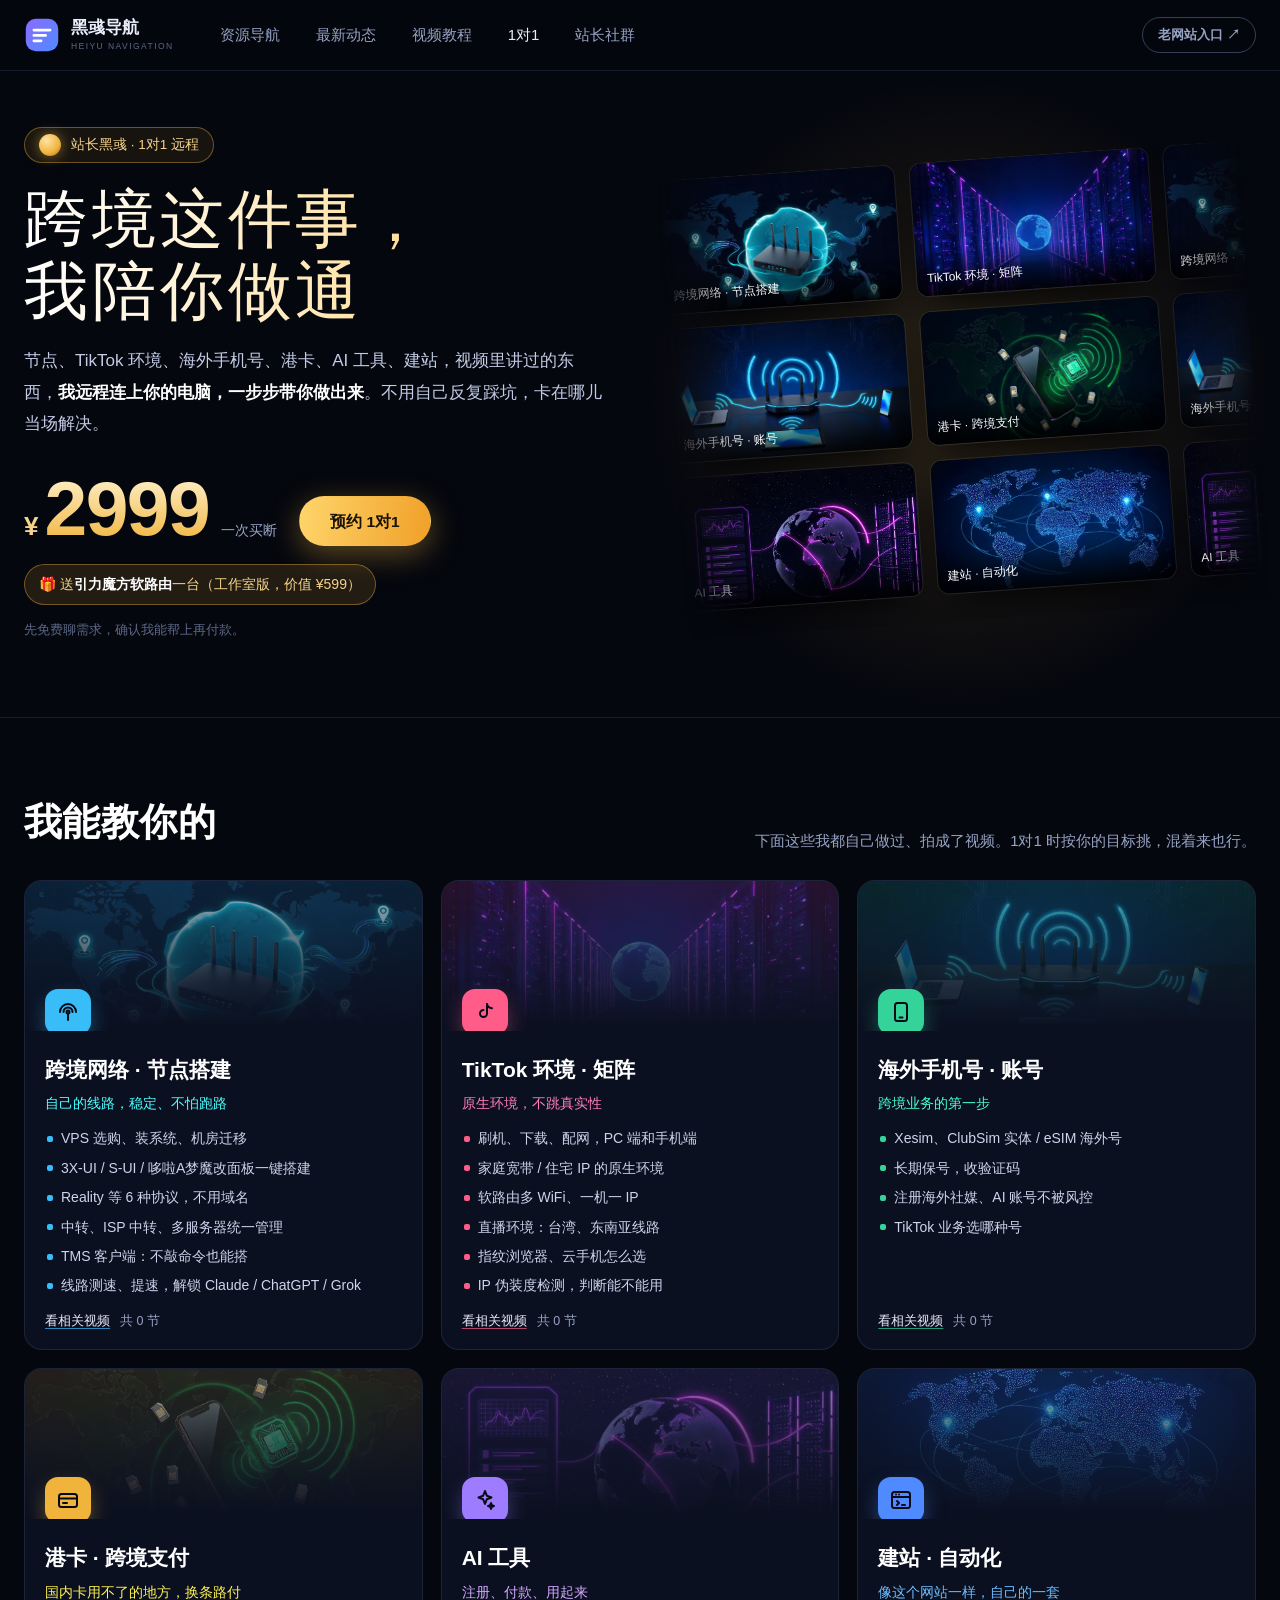
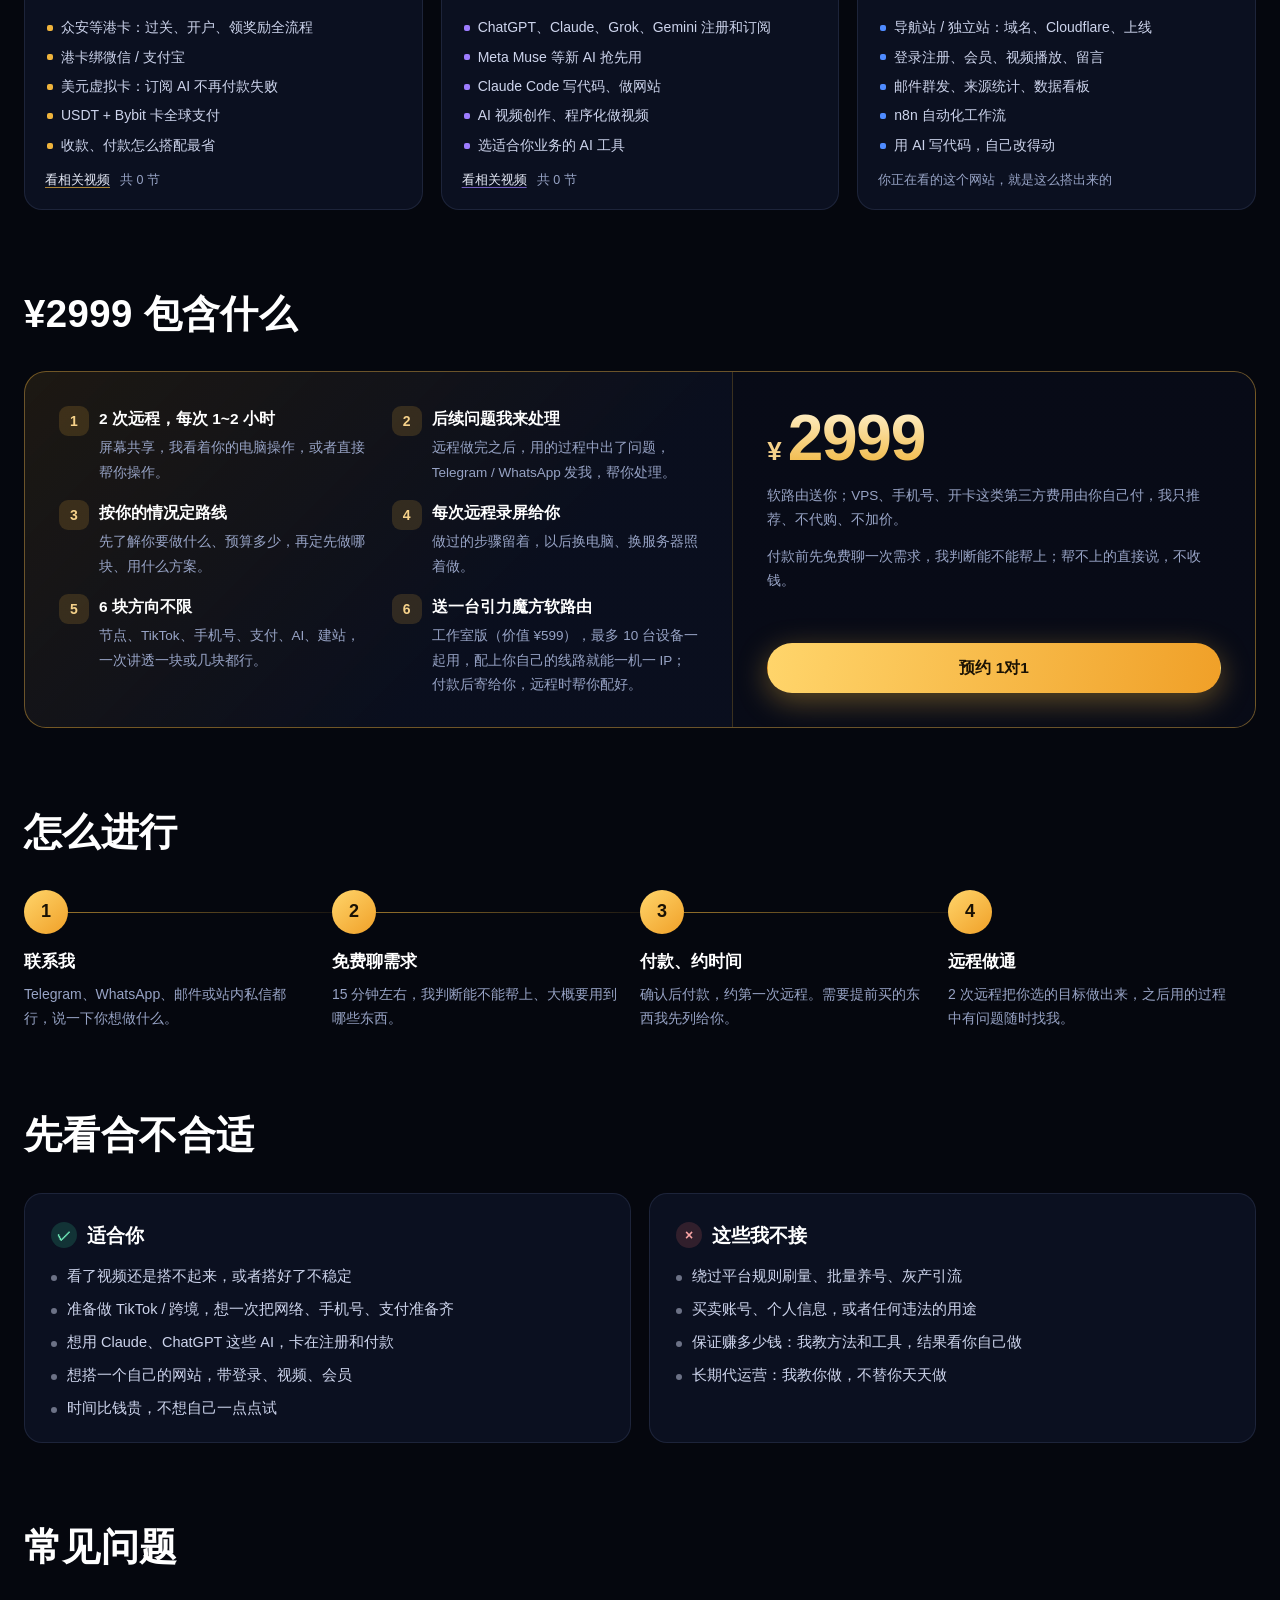
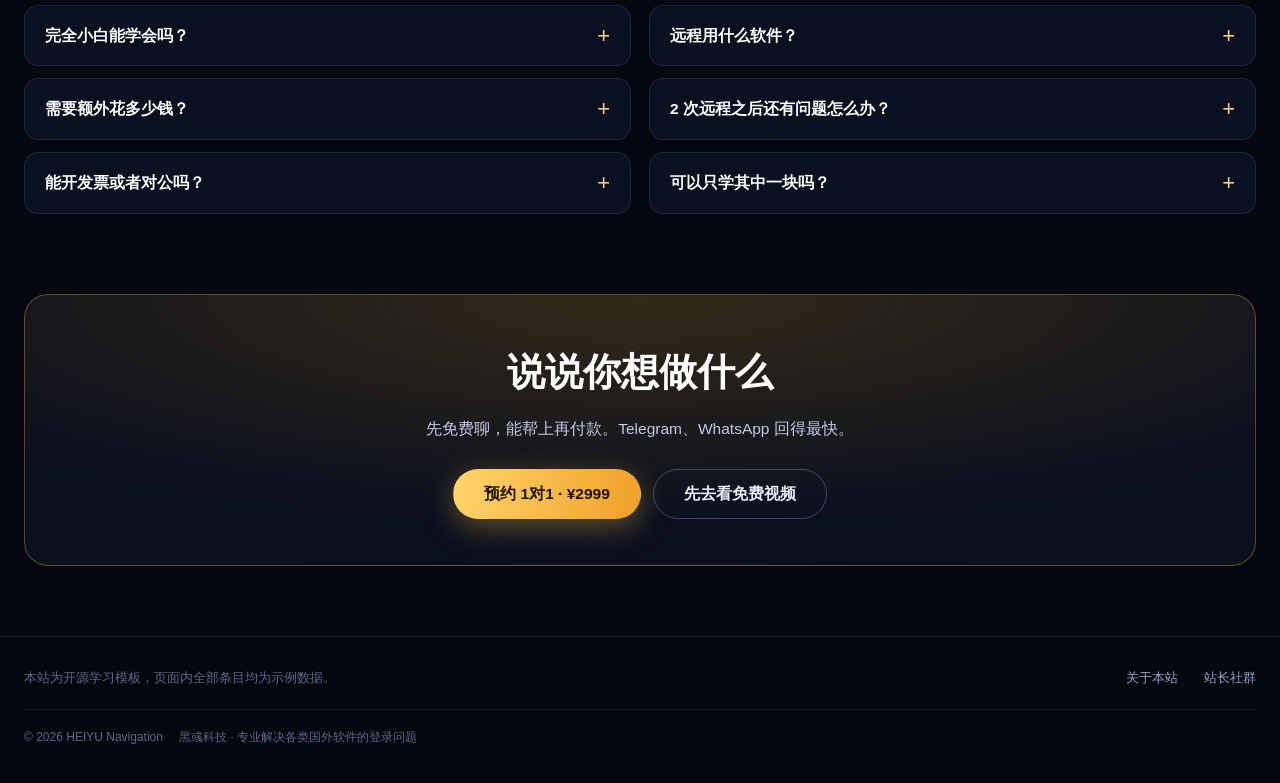
==== coach.html @ 511432be "Add files via upload" ====
<!DOCTYPE html>
<html lang="zh-CN">
<head>
<meta charset="utf-8">
<meta name="viewport" content="width=device-width,initial-scale=1">
<title>1对1 服务 · 黑彧导航</title>
<meta name="description" content="站长黑彧 1对1 远程带你做通跨境：节点搭建、TikTok 环境、海外手机号、港卡与跨境支付、AI 工具、建站与自动化。¥2999，送引力魔方软路由（工作室版）。">
<link rel="stylesheet" href="css/style.css?v=16">
<style>
/* ═══ 1对1 服务页（照 3yuedaohang.com/coach-v8.html 1:1 复刻） ═══
   金色 = 付费服务，只用在价格和预约按钮上。
   本站变量名 → 原站变量名别名，类名保持 ch- 前缀不与全站规则重名。 */
:root{--gd:240,180,60;--bg-card:var(--card);--ink-2:var(--ink2);--ink-3:var(--ink3);--line-2:var(--line2)}

.ch-hero{position:relative;overflow:hidden;padding:56px 0 64px;border-bottom:1px solid var(--line)}
.ch-hero::before{content:"";position:absolute;inset:-20% -10% auto 40%;height:140%;z-index:0;pointer-events:none;
  background:radial-gradient(closest-side,rgba(var(--gd),.16),transparent 70%)}
.ch-in{position:relative;z-index:1;display:grid;grid-template-columns:minmax(0,1.02fr) minmax(0,1fr);gap:48px;align-items:center}
.ch-kick{display:inline-flex;align-items:center;gap:10px;font-size:13.5px;color:#f6d28a;padding:6px 14px;border-radius:999px;
  border:1px solid rgba(var(--gd),.4);background:rgba(var(--gd),.08)}
.ch-kick .ch-dot{width:22px;height:22px;border-radius:50%;flex-shrink:0;
  background:radial-gradient(circle at 35% 30%,#ffe3a6,#f0b43c 60%,#a86a10);
  box-shadow:0 0 14px rgba(var(--gd),.55)}
.ch-h{margin:20px 0 0;font-family:"STXingkai","华文行楷","Ma Shan Zheng","KaiTi","楷体",cursive;font-weight:400;
  font-size:clamp(42px,5vw,72px);line-height:1.12;letter-spacing:.06em;
  background:linear-gradient(90deg,#fff,#ffe3a6 60%,#f0b43c);-webkit-background-clip:text;background-clip:text;color:transparent}
.ch-sub{margin:18px 0 0;font-size:17px;line-height:1.85;color:#c3cbe6;max-width:34em}
.ch-sub b{color:#fff}
.ch-buy{display:flex;align-items:flex-end;gap:22px;flex-wrap:wrap;margin-top:30px}
.ch-price{display:flex;align-items:baseline;gap:6px;color:#fff;line-height:1}
.ch-price i{font-style:normal;font-size:26px;font-weight:800;color:#f6d28a}
.ch-price b{font-size:clamp(56px,6vw,84px);font-weight:900;letter-spacing:-.02em;
  background:linear-gradient(180deg,#fff3d1,#f0b43c);-webkit-background-clip:text;background-clip:text;color:transparent}
.ch-price small{font-size:14px;color:var(--ink-2);margin-left:6px}
.btn-gold{background:linear-gradient(100deg,#ffd56b,#f0a028);color:#1a1204;font-weight:800;box-shadow:0 8px 30px rgba(var(--gd),.38)}
.btn-gold:hover{transform:translateY(-1px);box-shadow:0 12px 36px rgba(var(--gd),.55)}
.btn-lg{height:50px;padding:0 30px;font-size:15.5px}
.ch-note{margin-top:14px;font-size:13px;color:var(--ink-3)}
.ch-gift{display:inline-block;line-height:1.6;margin-top:18px;padding:8px 14px;border-radius:999px;font-size:14px;color:#f6d28a;text-decoration:none;
  background:rgba(var(--gd),.12);border:1px solid rgba(var(--gd),.4)}.ch-gift b{color:#fff;font-weight:700}.ch-gift:hover{background:rgba(var(--gd),.2)}

/* 右边:视频封面墙,三行反向慢慢走 */
.ch-wall{position:relative;overflow:hidden;height:460px;transform:rotate(-4deg);mask-image:linear-gradient(90deg,transparent,#000 12%,#000 88%,transparent);
  -webkit-mask-image:linear-gradient(90deg,transparent,#000 12%,#000 88%,transparent)}
.ch-row{display:flex;gap:14px;margin-bottom:14px;width:max-content;animation:chm var(--t,60s) linear infinite}
.ch-row.r{animation-direction:reverse}
.ch-row a{flex:none;display:block;width:240px;aspect-ratio:16/9;border-radius:12px;overflow:hidden;border:1px solid rgba(255,255,255,.08);
  box-shadow:0 18px 40px -18px #000;position:relative}
.ch-row a img{width:100%;height:100%;object-fit:cover;transition:transform .5s}
.ch-row a:hover img{transform:scale(1.06)}
.ch-row a span{position:absolute;left:0;right:0;bottom:0;padding:18px 10px 7px;font-size:12px;color:#fff;
  background:linear-gradient(transparent,rgba(0,0,0,.85));white-space:nowrap;overflow:hidden;text-overflow:ellipsis}
.ch-wall:hover .ch-row{animation-play-state:paused}
@keyframes chm{to{transform:translateX(-50%)}}

/* 区块标题 */
.ch-sec{padding:72px 0 0}
.ch-sh{display:flex;align-items:flex-end;justify-content:space-between;gap:20px;flex-wrap:wrap;margin-bottom:26px}
.ch-sh h2{margin:0;font-size:clamp(28px,3vw,40px);font-weight:900;letter-spacing:.01em;color:#fff}
.ch-sh p{margin:0;color:var(--ink-2);font-size:15px;max-width:36em;line-height:1.7}

/* 会什么:6 块 */
.ch-mods{display:grid;grid-template-columns:repeat(3,minmax(0,1fr));gap:18px}
.ch-mod{--ac:120,140,255;position:relative;overflow:hidden;border-radius:18px;border:1px solid var(--line);background:var(--bg-card);
  display:flex;flex-direction:column;min-height:420px}
.ch-mod .cv{position:relative;height:150px;overflow:hidden;background:rgba(var(--ac),.12)}
.ch-mod .cv img{width:100%;height:100%;object-fit:cover;opacity:.7;transition:transform .6s}
.ch-mod:hover .cv img{transform:scale(1.05)}
.ch-mod .cv::after{content:"";position:absolute;inset:0;background:linear-gradient(180deg,rgba(var(--ac),.1),var(--bg-card) 96%)}
.ch-mod .ic{position:absolute;z-index:2;left:20px;bottom:-4px;width:46px;height:46px;border-radius:13px;display:grid;place-items:center;
  background:rgb(var(--ac));color:#070a18;box-shadow:0 10px 26px -8px rgba(var(--ac),.9)}
.ch-mod .ic svg{width:24px;height:24px;fill:none;stroke:currentColor;stroke-width:2;stroke-linecap:round;stroke-linejoin:round}
.ch-mod .bd{padding:22px 20px 18px;display:flex;flex-direction:column;flex:1}
.ch-mod h3{margin:0;font-size:21px;font-weight:800;color:#fff}
.ch-mod .one{margin:6px 0 12px;font-size:13.5px;color:rgba(var(--ac),1);filter:brightness(1.35)}
.ch-mod ul{margin:0;padding:0;list-style:none;display:grid;gap:7px}
.ch-mod li{position:relative;padding-left:16px;font-size:14px;line-height:1.6;color:#cdd4ec}
.ch-mod li::before{content:"";position:absolute;left:2px;top:.62em;width:6px;height:6px;border-radius:2px;background:rgb(var(--ac))}
.ch-mod .vs{margin-top:auto;margin-bottom:0;padding-top:14px;display:flex;align-items:center;gap:10px;font-size:12.5px;color:var(--ink-2)}
.ch-mod .vs a{color:#e9edfa;text-decoration:underline;text-underline-offset:3px;text-decoration-color:rgba(var(--ac),.7)}
.ch-mod .vs a:hover{color:#fff}

/* ¥2999 包含什么 */
.ch-offer{display:grid;grid-template-columns:minmax(0,1.15fr) minmax(0,.85fr);gap:0;border-radius:22px;overflow:hidden;
  border:1px solid rgba(var(--gd),.42);background:linear-gradient(135deg,rgba(var(--gd),.1),rgba(11,16,32,.9) 45%)}
.ch-offer .l{padding:34px 34px 30px}
.ch-offer .r{padding:34px;border-left:1px solid rgba(var(--gd),.22);background:rgba(5,7,14,.45);display:flex;flex-direction:column}
.ch-inc{margin:0;padding:0;list-style:none;display:grid;grid-template-columns:1fr 1fr;gap:16px 26px}
.ch-inc li:last-child:nth-child(odd){grid-column:1/-1}
.ch-inc li{display:grid;grid-template-columns:30px 1fr;gap:10px;align-items:start}
.ch-inc li i{width:30px;height:30px;border-radius:9px;display:grid;place-items:center;background:rgba(var(--gd),.16);color:#f6d28a;font-style:normal;font-weight:800;font-size:14px}
.ch-inc b{display:block;color:#fff;font-size:15.5px;margin-bottom:3px}
.ch-inc span{font-size:13.5px;color:var(--ink-2);line-height:1.6}
.ch-offer .r .ch-price b{font-size:64px}
.ch-offer .r p{margin:14px 0 0;font-size:13.5px;color:var(--ink-2);line-height:1.75}
.ch-offer .r .btn{margin-top:auto;width:100%}
.ch-offer .r .ch-note{text-align:center}

/* 流程 */
.ch-steps{display:grid;grid-template-columns:repeat(4,minmax(0,1fr));gap:0;counter-reset:s;position:relative;margin:0;padding:0}
.ch-steps li{list-style:none;position:relative;padding:0 22px 0 0}
.ch-steps li::before{counter-increment:s;content:counter(s);display:grid;place-items:center;width:44px;height:44px;border-radius:50%;
  font-weight:900;font-size:18px;color:#1a1204;background:linear-gradient(140deg,#ffd56b,#f0a028);position:relative;z-index:1}
.ch-steps li::after{content:"";position:absolute;left:44px;right:0;top:22px;height:1px;background:linear-gradient(90deg,rgba(var(--gd),.6),rgba(var(--gd),.1))}
.ch-steps li:last-child::after{display:none}
.ch-steps b{display:block;margin:14px 0 6px;font-size:17px;color:#fff}
.ch-steps span{font-size:14px;line-height:1.7;color:var(--ink-2)}

/* 适合 / 不接 */
.ch-fit{display:grid;grid-template-columns:1fr 1fr;gap:18px}
.ch-fit > div{border-radius:18px;border:1px solid var(--line);background:var(--bg-card);padding:26px 26px 22px}
.ch-fit h3{margin:0 0 14px;font-size:19px;color:#fff;display:flex;align-items:center;gap:10px}
.ch-fit h3 em{font-style:normal;width:26px;height:26px;border-radius:50%;display:grid;place-items:center;font-size:14px}
.ch-fit .ok h3 em{background:rgba(52,211,153,.18);color:#6ee7b7}
.ch-fit .no h3 em{background:rgba(248,113,113,.16);color:#fca5a5}
.ch-fit ul{margin:0;padding:0;list-style:none;display:grid;gap:9px}
.ch-fit li{font-size:14.5px;line-height:1.65;color:#cdd4ec;padding-left:16px;position:relative}
.ch-fit li::before{content:"";position:absolute;left:0;top:.7em;width:6px;height:6px;border-radius:50%;background:currentColor;opacity:.5}

/* 常见问题 */
.ch-faq{display:grid;grid-template-columns:1fr 1fr;gap:12px 18px}
.ch-faq details{border-radius:14px;border:1px solid var(--line);background:var(--bg-card);padding:0 20px}
.ch-faq summary{cursor:pointer;list-style:none;padding:17px 26px 17px 0;font-size:15.5px;font-weight:700;color:#fff;position:relative}
.ch-faq summary::-webkit-details-marker{display:none}
.ch-faq summary::after{content:"+";position:absolute;right:0;top:50%;transform:translateY(-50%);font-size:22px;font-weight:400;color:#f6d28a;transition:transform .25s}
.ch-faq details[open] summary::after{transform:translateY(-50%) rotate(45deg)}
.ch-faq details p{margin:0 0 18px;font-size:14.5px;line-height:1.8;color:#b9c3e0}
.ch-faq summary:focus-visible,.ch-mod .vs a:focus-visible,.ch-row a:focus-visible{outline:2px solid #f6d28a;outline-offset:3px;border-radius:6px}

/* 底部 */
.ch-end{margin:80px 0 70px;border-radius:24px;padding:46px 40px;text-align:center;position:relative;overflow:hidden;
  background:radial-gradient(120% 140% at 50% 0%,rgba(var(--gd),.2),rgba(11,16,32,.95) 60%);border:1px solid rgba(var(--gd),.35)}
.ch-end h2{margin:0;font-size:clamp(26px,3vw,38px);color:#fff;font-weight:900}
.ch-end p{margin:12px auto 26px;color:#c3cbe6;font-size:15.5px;max-width:34em;line-height:1.8}
.ch-end .row{display:flex;gap:12px;justify-content:center;flex-wrap:wrap;padding:0;border:0}
.btn-ghost-l{border-color:rgba(150,170,230,.34);color:var(--ink)}
.btn-ghost-l:hover{border-color:#93a3d4}

@media (max-width:1080px){
  .ch-in{grid-template-columns:minmax(0,1fr);gap:34px}
  .ch-wall{height:300px}
  .ch-mods{grid-template-columns:1fr 1fr}
  .ch-offer{grid-template-columns:1fr}.ch-offer .r{border-left:0;border-top:1px solid rgba(var(--gd),.22)}
  .ch-steps{grid-template-columns:1fr 1fr;gap:30px 0}
  .ch-steps li:nth-child(2)::after{display:none}
}
@media (max-width:700px){
  .ch-hero{padding:34px 0 40px}
  .ch-wall{height:230px;transform:rotate(-3deg)}
  .ch-row a{width:170px}
  .ch-mods,.ch-fit,.ch-faq{grid-template-columns:1fr}
  .ch-mod{min-height:0}
  .ch-inc{grid-template-columns:1fr}
  .ch-offer .l,.ch-offer .r{padding:24px 20px}
  .ch-steps{grid-template-columns:1fr;gap:22px}
  .ch-steps li{padding:0 0 0 60px;min-height:44px}
  .ch-steps li::before{position:absolute;left:0;top:0}
  .ch-steps li::after{display:none}
  .ch-steps b{margin-top:8px}
  .ch-sec{padding-top:52px}
  .ch-end{padding:34px 20px;margin:56px 0 48px}
}
</style>
</head>
<body>

<!-- ═══ 顶栏（与本站首页一致） ═══ -->
<header class="topbar">
  <div class="wrap topbar-in">
    <a class="brand" href="index.html">
      <svg class="mark" viewBox="0 0 40 40" fill="none" aria-hidden="true">
        <defs>
          <linearGradient id="mk" x1="0" y1="0" x2="1" y2="1">
            <stop offset="0" stop-color="#8a6bff"/><stop offset="1" stop-color="#4f8bff"/>
          </linearGradient>
        </defs>
        <rect x="2" y="2" width="36" height="36" rx="11" fill="url(#mk)"/>
        <path d="M11 14.5h18M11 20.5h13M11 26.5h8" stroke="#fff" stroke-width="3" stroke-linecap="round"/>
      </svg>
      <span class="bt"><b>黑彧导航</b><small>HEIYU NAVIGATION</small></span>
    </a>
    <nav class="menu" id="menu">
      <a href="index.html">资源导航</a>
      <a href="index.html#picks">最新动态</a>
      <a href="video.html">视频教程</a>
      <a href="coach.html" aria-current="page">1对1</a>
      <a href="index.html#sq">站长社群</a>
    </nav>
    <div class="ops">
      <a class="oldsite-btn" href="https://hy.hy88.de" target="_blank" rel="noopener" title="老网站入口">老网站入口 ↗</a>
    </div>
  </div>
</header>

<main>
<section class="ch-hero">
  <div class="wrap ch-in">
    <div>
      <span class="ch-kick"><i class="ch-dot"></i>站长黑彧 · 1对1 远程</span>
      <h1 class="ch-h">跨境这件事，<br>我陪你做通</h1>
      <p class="ch-sub">节点、TikTok 环境、海外手机号、港卡、AI 工具、建站，视频里讲过的东西，<b>我远程连上你的电脑，一步步带你做出来</b>。不用自己反复踩坑，卡在哪儿当场解决。</p>
      <div class="ch-buy">
        <div class="ch-price"><i>¥</i><b>2999</b><small>一次买断</small></div>
        <a class="btn btn-lg btn-gold" href="index.html#sq">预约 1对1</a>
      </div>
      <span class="ch-gift">🎁&nbsp;送<b>引力魔方软路由</b>一台（工作室版，价值 ¥599）</span>
      <p class="ch-note">先免费聊需求，确认我能帮上再付款。</p>
    </div>
    <div class="ch-wall" aria-label="站长做过的教程视频">
      <div class="ch-row" style="--t:50s">
        <a href="video.html"><img src="assets/img/ip.jpg" alt=""><span>跨境网络 · 节点搭建</span></a>
        <a href="video.html"><img src="assets/img/hero.jpg" alt=""><span>TikTok 环境 · 矩阵</span></a>
        <a href="video.html"><img src="assets/img/ip.jpg" alt=""><span>跨境网络 · 节点搭建</span></a>
        <a href="video.html"><img src="assets/img/hero.jpg" alt=""><span>TikTok 环境 · 矩阵</span></a>
        <a href="video.html"><img src="assets/img/ip.jpg" alt=""><span>跨境网络 · 节点搭建</span></a>
        <a href="video.html"><img src="assets/img/hero.jpg" alt=""><span>TikTok 环境 · 矩阵</span></a>
        <a href="video.html"><img src="assets/img/ip.jpg" alt=""><span>跨境网络 · 节点搭建</span></a>
        <a href="video.html"><img src="assets/img/hero.jpg" alt=""><span>TikTok 环境 · 矩阵</span></a>
      </div>
      <div class="ch-row r" style="--t:62s">
        <a href="video.html"><img src="assets/img/hardware.jpg" alt=""><span>海外手机号 · 账号</span></a>
        <a href="video.html"><img src="assets/img/account.jpg" alt=""><span>港卡 · 跨境支付</span></a>
        <a href="video.html"><img src="assets/img/hardware.jpg" alt=""><span>海外手机号 · 账号</span></a>
        <a href="video.html"><img src="assets/img/account.jpg" alt=""><span>港卡 · 跨境支付</span></a>
        <a href="video.html"><img src="assets/img/hardware.jpg" alt=""><span>海外手机号 · 账号</span></a>
        <a href="video.html"><img src="assets/img/account.jpg" alt=""><span>港卡 · 跨境支付</span></a>
        <a href="video.html"><img src="assets/img/hardware.jpg" alt=""><span>海外手机号 · 账号</span></a>
        <a href="video.html"><img src="assets/img/account.jpg" alt=""><span>港卡 · 跨境支付</span></a>
      </div>
      <div class="ch-row" style="--t:74s">
        <a href="video.html"><img src="assets/img/v-cover-2.jpg" alt=""><span>AI 工具</span></a>
        <a href="video.html"><img src="assets/img/map.jpg" alt=""><span>建站 · 自动化</span></a>
        <a href="video.html"><img src="assets/img/v-cover-2.jpg" alt=""><span>AI 工具</span></a>
        <a href="video.html"><img src="assets/img/map.jpg" alt=""><span>建站 · 自动化</span></a>
        <a href="video.html"><img src="assets/img/v-cover-2.jpg" alt=""><span>AI 工具</span></a>
        <a href="video.html"><img src="assets/img/map.jpg" alt=""><span>建站 · 自动化</span></a>
        <a href="video.html"><img src="assets/img/v-cover-2.jpg" alt=""><span>AI 工具</span></a>
        <a href="video.html"><img src="assets/img/map.jpg" alt=""><span>建站 · 自动化</span></a>
      </div>
    </div>
  </div>
</section>

<div class="wrap">
  <!-- ═══ 我能教你的：6 块 ═══ -->
  <section class="ch-sec" aria-labelledby="h-mods">
    <div class="ch-sh"><h2 id="h-mods">我能教你的</h2><p>下面这些我都自己做过、拍成了视频。1对1 时按你的目标挑，混着来也行。</p></div>
    <div class="ch-mods">

      <article class="ch-mod" style="--ac:56,189,248">
        <div class="cv"><img src="assets/img/ip.jpg" alt=""><span class="ic"><svg viewBox="0 0 24 24" aria-hidden="true"><path d="M4 12a8 8 0 0116 0"/><path d="M7.5 12a4.5 4.5 0 019 0"/><circle cx="12" cy="12" r="1.5"/><path d="M12 13.5V20"/></svg></span></div>
        <div class="bd"><h3>跨境网络 · 节点搭建</h3><p class="one">自己的线路，稳定、不怕跑路</p>
          <ul>
            <li>VPS 选购、装系统、机房迁移</li>
            <li>3X-UI / S-UI / 哆啦A梦魔改面板一键搭建</li>
            <li>Reality 等 6 种协议，不用域名</li>
            <li>中转、ISP 中转、多服务器统一管理</li>
            <li>TMS 客户端：不敲命令也能搭</li>
            <li>线路测速、提速，解锁 Claude / ChatGPT / Grok</li>
          </ul>
          <p class="vs"><a href="video.html" data-vcat="net">看相关视频</a><span class="cnt">共 0 节</span></p>
        </div>
      </article>

      <article class="ch-mod" style="--ac:255,92,138">
        <div class="cv"><img src="assets/img/hero.jpg" alt=""><span class="ic"><svg viewBox="0 0 24 24" aria-hidden="true"><path d="M14 4v9.5a3.5 3.5 0 11-3.5-3.5"/><path d="M14 4c.5 2.4 2.2 4 5 4.2"/></svg></span></div>
        <div class="bd"><h3>TikTok 环境 · 矩阵</h3><p class="one">原生环境，不跳真实性</p>
          <ul>
            <li>刷机、下载、配网，PC 端和手机端</li>
            <li>家庭宽带 / 住宅 IP 的原生环境</li>
            <li>软路由多 WiFi、一机一 IP</li>
            <li>直播环境：台湾、东南亚线路</li>
            <li>指纹浏览器、云手机怎么选</li>
            <li>IP 伪装度检测，判断能不能用</li>
          </ul>
          <p class="vs"><a href="video.html" data-vcat="tk">看相关视频</a><span class="cnt">共 0 节</span></p>
        </div>
      </article>

      <article class="ch-mod" style="--ac:52,211,153">
        <div class="cv"><img src="assets/img/hardware.jpg" alt=""><span class="ic"><svg viewBox="0 0 24 24" aria-hidden="true"><rect x="6" y="3" width="12" height="18" rx="2.5"/><path d="M10.5 17.5h3"/></svg></span></div>
        <div class="bd"><h3>海外手机号 · 账号</h3><p class="one">跨境业务的第一步</p>
          <ul>
            <li>Xesim、ClubSim 实体 / eSIM 海外号</li>
            <li>长期保号，收验证码</li>
            <li>注册海外社媒、AI 账号不被风控</li>
            <li>TikTok 业务选哪种号</li>
          </ul>
          <p class="vs"><a href="video.html" data-vcat="sim">看相关视频</a><span class="cnt">共 0 节</span></p>
        </div>
      </article>

      <article class="ch-mod" style="--ac:240,180,60">
        <div class="cv"><img src="assets/img/account.jpg" alt=""><span class="ic"><svg viewBox="0 0 24 24" aria-hidden="true"><rect x="3" y="6" width="18" height="13" rx="2.5"/><path d="M3 10.5h18M7 15h4"/></svg></span></div>
        <div class="bd"><h3>港卡 · 跨境支付</h3><p class="one">国内卡用不了的地方，换条路付</p>
          <ul>
            <li>众安等港卡：过关、开户、领奖励全流程</li>
            <li>港卡绑微信 / 支付宝</li>
            <li>美元虚拟卡：订阅 AI 不再付款失败</li>
            <li>USDT + Bybit 卡全球支付</li>
            <li>收款、付款怎么搭配最省</li>
          </ul>
          <p class="vs"><a href="video.html" data-vcat="pay">看相关视频</a><span class="cnt">共 0 节</span></p>
        </div>
      </article>

      <article class="ch-mod" style="--ac:157,124,255">
        <div class="cv"><img src="assets/img/v-cover-2.jpg" alt=""><span class="ic"><svg viewBox="0 0 24 24" aria-hidden="true"><path d="M12 3l1.8 4.7L18.5 9.5l-4.7 1.8L12 16l-1.8-4.7L5.5 9.5l4.7-1.8z"/><path d="M18 15l.8 2.2L21 18l-2.2.8L18 21l-.8-2.2L15 18l2.2-.8z"/></svg></span></div>
        <div class="bd"><h3>AI 工具</h3><p class="one">注册、付款、用起来</p>
          <ul>
            <li>ChatGPT、Claude、Grok、Gemini 注册和订阅</li>
            <li>Meta Muse 等新 AI 抢先用</li>
            <li>Claude Code 写代码、做网站</li>
            <li>AI 视频创作、程序化做视频</li>
            <li>选适合你业务的 AI 工具</li>
          </ul>
          <p class="vs"><a href="video.html" data-vcat="ai">看相关视频</a><span class="cnt">共 0 节</span></p>
        </div>
      </article>

      <article class="ch-mod" style="--ac:79,139,255">
        <div class="cv"><img src="assets/img/map.jpg" alt=""><span class="ic"><svg viewBox="0 0 24 24" aria-hidden="true"><rect x="3" y="4" width="18" height="16" rx="2.5"/><path d="M3 9h18M7 6.5h.01M10 6.5h.01"/><path d="M8 13l2 2-2 2M13 17h3"/></svg></span></div>
        <div class="bd"><h3>建站 · 自动化</h3><p class="one">像这个网站一样，自己的一套</p>
          <ul>
            <li>导航站 / 独立站：域名、Cloudflare、上线</li>
            <li>登录注册、会员、视频播放、留言</li>
            <li>邮件群发、来源统计、数据看板</li>
            <li>n8n 自动化工作流</li>
            <li>用 AI 写代码，自己改得动</li>
          </ul>
          <p class="vs">你正在看的这个网站，就是这么搭出来的</p>
        </div>
      </article>

    </div>
  </section>

  <!-- ═══ ¥2999 包含什么 ═══ -->
  <section class="ch-sec" aria-labelledby="h-offer">
    <div class="ch-sh"><h2 id="h-offer">¥2999 包含什么</h2></div>
    <div class="ch-offer">
      <div class="l">
        <ul class="ch-inc">
          <li><i>1</i><div><b>2 次远程，每次 1~2 小时</b><span>屏幕共享，我看着你的电脑操作，或者直接帮你操作。</span></div></li>
          <li><i>2</i><div><b>后续问题我来处理</b><span>远程做完之后，用的过程中出了问题，Telegram / WhatsApp 发我，帮你处理。</span></div></li>
          <li><i>3</i><div><b>按你的情况定路线</b><span>先了解你要做什么、预算多少，再定先做哪块、用什么方案。</span></div></li>
          <li><i>4</i><div><b>每次远程录屏给你</b><span>做过的步骤留着，以后换电脑、换服务器照着做。</span></div></li>
          <li><i>5</i><div><b>6 块方向不限</b><span>节点、TikTok、手机号、支付、AI、建站，一次讲透一块或几块都行。</span></div></li>
          <li><i>6</i><div><b>送一台引力魔方软路由</b><span>工作室版（价值 ¥599），最多 10 台设备一起用，配上你自己的线路就能一机一 IP；付款后寄给你，远程时帮你配好。</span></div></li>
        </ul>
      </div>
      <div class="r">
        <div class="ch-price"><i>¥</i><b>2999</b></div>
        <p>软路由送你；VPS、手机号、开卡这类第三方费用由你自己付，我只推荐、不代购、不加价。</p>
        <p style="margin-bottom:22px">付款前先免费聊一次需求，我判断能不能帮上；帮不上的直接说，不收钱。</p>
        <a class="btn btn-lg btn-gold" href="index.html#sq">预约 1对1</a>
      </div>
    </div>
  </section>

  <!-- ═══ 怎么进行 ═══ -->
  <section class="ch-sec" aria-labelledby="h-steps">
    <div class="ch-sh"><h2 id="h-steps">怎么进行</h2></div>
    <ol class="ch-steps">
      <li><b>联系我</b><span>Telegram、WhatsApp、邮件或站内私信都行，说一下你想做什么。</span></li>
      <li><b>免费聊需求</b><span>15 分钟左右，我判断能不能帮上、大概要用到哪些东西。</span></li>
      <li><b>付款、约时间</b><span>确认后付款，约第一次远程。需要提前买的东西我先列给你。</span></li>
      <li><b>远程做通</b><span>2 次远程把你选的目标做出来，之后用的过程中有问题随时找我。</span></li>
    </ol>
  </section>

  <!-- ═══ 先看合不合适 ═══ -->
  <section class="ch-sec" aria-labelledby="h-fit">
    <div class="ch-sh"><h2 id="h-fit">先看合不合适</h2></div>
    <div class="ch-fit">
      <div class="ok"><h3><em>✓</em>适合你</h3><ul>
        <li>看了视频还是搭不起来，或者搭好了不稳定</li>
        <li>准备做 TikTok / 跨境，想一次把网络、手机号、支付准备齐</li>
        <li>想用 Claude、ChatGPT 这些 AI，卡在注册和付款</li>
        <li>想搭一个自己的网站，带登录、视频、会员</li>
        <li>时间比钱贵，不想自己一点点试</li>
      </ul></div>
      <div class="no"><h3><em>×</em>这些我不接</h3><ul>
        <li>绕过平台规则刷量、批量养号、灰产引流</li>
        <li>买卖账号、个人信息，或者任何违法的用途</li>
        <li>保证赚多少钱：我教方法和工具，结果看你自己做</li>
        <li>长期代运营：我教你做，不替你天天做</li>
      </ul></div>
    </div>
  </section>

  <!-- ═══ 常见问题 ═══ -->
  <section class="ch-sec" aria-labelledby="h-faq">
    <div class="ch-sh"><h2 id="h-faq">常见问题</h2></div>
    <div class="ch-faq">
      <details><summary>完全小白能学会吗？</summary><p>能。远程时你看着我操作、或者我直接在你电脑上操作，你不需要懂代码。最后我会确认你自己能照着重做一遍。</p></details>
      <details><summary>远程用什么软件？</summary><p>ToDesk、向日葵或腾讯会议的屏幕共享都可以，约时间时说你习惯用哪个。</p></details>
      <details><summary>需要额外花多少钱？</summary><p>看你选的方向。比如一台 VPS 每月几十元起，海外手机号、港卡开户各有各的费用；软路由送你，不用另买。第一次聊的时候我会按你的预算列出来，你决定买不买。</p></details>
      <details><summary>2 次远程之后还有问题怎么办？</summary><p>直接在 Telegram / WhatsApp 上发我，后续遇到的问题我帮你处理，不另收费。</p></details>
      <details><summary>能开发票或者对公吗？</summary><p>联系时说明，按你的情况沟通。</p></details>
      <details><summary>可以只学其中一块吗？</summary><p>可以。价格一样，时间全用在那一块上，讲得更深。</p></details>
    </div>
  </section>

  <!-- ═══ 底部 CTA ═══ -->
  <section class="ch-end">
    <h2>说说你想做什么</h2>
    <p>先免费聊，能帮上再付款。Telegram、WhatsApp 回得最快。</p>
    <div class="row">
      <a class="btn btn-lg btn-gold" href="index.html#sq">预约 1对1 · ¥2999</a>
      <a class="btn btn-lg btn-ghost-l" href="video.html">先去看免费视频</a>
    </div>
  </section>
</div>
</main>

<!-- ═══ 页脚（与本站首页一致） ═══ -->
<footer class="foot">
  <div class="wrap">
    <div class="foot-in">
      <span class="tip">本站为开源学习模板，页面内全部条目均为示例数据。</span>
      <nav class="foot-links">
        <a href="index.html">关于本站</a>
        <a href="index.html#sq">站长社群</a>
      </nav>
    </div>
    <div class="copy">
      <span>© <span id="year"></span> HEIYU Navigation</span>
      <span>黑彧科技 · 专业解决各类国外软件的登录问题</span>
    </div>
  </div>
</footer>

<script>document.getElementById("year").textContent = new Date().getFullYear();</script>
<!-- 视频数据与视频教程页共用 js/data-videos.js：加视频只改那一处，这里「共 N 节」自动更新 -->
<script src="js/data-videos.js?v=1"></script>
<script>
(function () {
  var MAP = { net: "c2", tk: "c3", sim: "c4", pay: "c6", ai: "c5" };
  var V = window.SITE_VIDEOS || [];
  document.querySelectorAll("[data-vcat]").forEach(function (a) {
    var cid = MAP[a.getAttribute("data-vcat")] || "";
    if (!cid) return;
    var n = V.filter(function (v) { return v.cid === cid; }).length;
    a.href = "video.html?cat=" + encodeURIComponent(cid); // 直接进对应分类
    var s = a.parentNode.querySelector(".cnt");
    if (s) s.textContent = "共 " + n + " 节";
  });
})();
</script>
</body>
</html>
---- css/style.css ----
/* ═══ 黑彧导航 · 深空模板 ═══
   自己实现的样式：深色导航站布局
   设计 token 集中在 :root，改配色只动这里。 */

:root{
  --bg:#05070e;
  --card:#0b1020;
  --card2:#0d1324;
  --line:rgba(150,170,230,.13);
  --line2:rgba(150,170,230,.28);
  --ink:#e9edfa;
  --ink2:#97a3c5;
  --ink3:#5d6887;
  --vio:#7b5cff;
  --blu:#4f8bff;
  --gold:#f0b43c;
  --cta:linear-gradient(100deg,#8a6bff,#5b8cff);
  --r:16px;
  --wrap:1320px;
}

*{box-sizing:border-box}
html{scroll-behavior:smooth}
body{
  margin:0;background:var(--bg);color:var(--ink);
  font-family:-apple-system,BlinkMacSystemFont,"Segoe UI","PingFang SC","Hiragino Sans GB","Microsoft YaHei",sans-serif;
  font-size:15px;line-height:1.65;-webkit-font-smoothing:antialiased;overflow-x:hidden;
}
a{color:inherit;text-decoration:none}
img,svg{display:block}
button{font:inherit}
.wrap{width:min(var(--wrap),calc(100% - 48px));margin-inline:auto}

/* 区块标题：中文大字 + 英文小字 */
.sec-h{display:flex;align-items:baseline;gap:11px;margin-bottom:17px}
.sec-h h2{margin:0;font-size:23px;font-weight:800}
.sec-h .en{font-size:13px;color:var(--ink3)}
.sec-h .more{margin-left:auto;font-size:13px;color:var(--ink2)}
.sec-h .more:hover{color:var(--ink)}

/* ── 顶栏 ── */
.topbar{position:sticky;top:0;z-index:60;backdrop-filter:blur(16px);
  background:rgba(5,7,14,.82);border-bottom:1px solid var(--line)}
.topbar-in{display:flex;align-items:center;gap:46px;height:70px}
.brand{display:flex;align-items:center;gap:11px;flex-shrink:0}
.brand .mark{width:36px;height:36px;flex-shrink:0}
.brand .bt b,.brand .bt2 b{display:block;font-size:16.5px;font-weight:700;line-height:1.25}
.brand .bt small,.brand .bt2 small{display:block;font-size:8.5px;color:var(--ink3);letter-spacing:.17em;margin-top:1px}
.menu{display:flex;gap:36px;font-size:15px}
.menu a{color:var(--ink2);transition:color .18s}
.menu a:hover,.menu a[aria-current]{color:var(--ink)}
.ops{margin-left:auto;display:flex;align-items:center;gap:13px}
.icon-btn{width:38px;height:38px;border-radius:50%;border:0;background:transparent;
  color:var(--ink2);display:grid;place-items:center;cursor:pointer;font-size:17px}
.icon-btn:hover{color:var(--ink)}
.oldsite-btn{display:inline-flex;align-items:center;gap:5px;height:36px;padding:0 15px;border-radius:999px;
  border:1px solid rgba(150,170,230,.34);color:var(--ink2);font-size:13px;font-weight:600;
  cursor:pointer;transition:color .18s,border-color .18s,box-shadow .18s;text-decoration:none;white-space:nowrap}
.oldsite-btn:hover{color:var(--ink);border-color:#8a6bff;box-shadow:0 0 14px rgba(138,107,255,.35)}
.btn{display:inline-flex;align-items:center;justify-content:center;gap:9px;
  height:42px;padding:0 24px;border-radius:999px;font-size:14.5px;font-weight:600;cursor:pointer;
  border:1px solid transparent;transition:transform .18s,box-shadow .18s,border-color .18s}
.btn.ghost{border-color:rgba(150,170,230,.34);color:var(--ink)}
.btn.ghost:hover{border-color:#93a3d4}

/* ── 首屏舞台 ── */
.stage-sec{position:relative;padding:34px 0 56px;overflow:hidden}
/* 星空由 canvas 绘制（见 js/main.js），不在这里画渐变点 */
/* 右下角一团蓝紫氛围光 */
.stage-sec::after{content:"";position:absolute;z-index:0;pointer-events:none;
  right:-12%;top:-20%;width:56vw;height:56vw;filter:blur(10px);
  background:radial-gradient(circle,rgba(64,86,220,.16),transparent 62%)}
.stage-in{display:grid;grid-template-columns:minmax(0,1.42fr) minmax(0,1fr);gap:26px;
  align-items:stretch;position:relative;z-index:1}
.stage-in>.stack{align-self:center}

/* ── 左：五张渐变卡（2×2 + 通栏） ── */
@property --ang{syntax:"<angle>";initial-value:0deg;inherits:false}
.stack{display:grid;grid-template-columns:repeat(2,minmax(0,1fr));gap:14px;perspective:1200px}
.hcard{--ac:120,140,255;--mx:50%;--my:50%;
  position:relative;display:block;height:178px;border-radius:16px;overflow:hidden;isolation:isolate;
  background:
    radial-gradient(120% 140% at 0% 0%,rgba(var(--ac),.22) 0%,transparent 46%),
    linear-gradient(160deg,#141b3a 0%,#0d1330 55%,#0a0f26 100%);
  box-shadow:0 18px 40px -22px rgba(var(--ac),.55),0 0 0 1px rgba(255,255,255,.03),inset 0 1px 0 rgba(255,255,255,.08);
  transition:transform .25s ease-out,box-shadow .3s;
  animation:rise .8s cubic-bezier(.2,.75,.25,1) both;animation-delay:calc(var(--i,0)*90ms)}
@keyframes rise{from{opacity:0;translate:0 18px}to{opacity:1;translate:0 0}}
.hcard.wide{grid-column:1/-1}
/* 右侧实拍图打底（AI 生成素材，可自行替换） */
.hcard .im{position:absolute;inset:0 0 0 40%;z-index:0}
.hcard.wide .im{inset:0 0 0 52%}
.hcard .im img{width:100%;height:100%;object-fit:cover;opacity:.6;filter:saturate(.9)}
.hcard .im::before{content:"";position:absolute;inset:0;z-index:1;
  background:rgba(var(--ac),.28);mix-blend-mode:color}
.hcard .im::after{content:"";position:absolute;inset:0;z-index:1;
  background:linear-gradient(90deg,#10173a 0%,rgba(16,23,58,.88) 22%,rgba(13,19,48,.28) 62%,rgba(10,15,38,.55))}
/* 旋转流光描边（conic + mask 挖空） */
.hcard::before{content:"";position:absolute;inset:0;z-index:5;border-radius:inherit;padding:1px;pointer-events:none;
  background:
    conic-gradient(from var(--ang),transparent 0 62%,rgba(var(--ac),.95) 74%,#fff 76%,rgba(var(--ac),.95) 78%,transparent 90%),
    linear-gradient(160deg,rgba(var(--ac),.55),rgba(var(--ac),.12) 40%,rgba(255,255,255,.06));
  -webkit-mask:linear-gradient(#000 0 0) content-box,linear-gradient(#000 0 0);
  -webkit-mask-composite:xor;mask:linear-gradient(#000 0 0) content-box,linear-gradient(#000 0 0);
  mask-composite:exclude;
  animation:spin-ang calc(7s*var(--k,1)) linear infinite;animation-delay:calc(var(--i,0)*-1.4s)}
@keyframes spin-ang{to{--ang:360deg}}
/* 跟手光斑 */
.hcard::after{content:"";position:absolute;inset:0;z-index:2;pointer-events:none;opacity:0;transition:opacity .3s;
  background:radial-gradient(260px circle at var(--mx) var(--my),rgba(var(--ac),.22),transparent 62%)}
.hcard:hover::after{opacity:1}
.hcard:hover{box-shadow:0 26px 50px -20px rgba(var(--ac),.75),0 0 0 1px rgba(255,255,255,.05),inset 0 1px 0 rgba(255,255,255,.1)}
/* 文案 */
.hcard .tx{position:absolute;z-index:4;left:22px;top:18px;right:44%;bottom:16px;display:flex;flex-direction:column}
.hcard.wide .tx{right:48%}
.hcard h3{margin:0 0 7px;font-size:21px;font-weight:800;letter-spacing:.02em;
  text-shadow:0 0 22px rgba(var(--ac),.45)}
.hcard p{margin:0;font-size:13px;color:#b9c3e0;line-height:1.62;
  display:-webkit-box;-webkit-line-clamp:3;-webkit-box-orient:vertical;overflow:hidden}
.pill-btn{margin-top:auto;align-self:flex-start;display:inline-flex;align-items:center;gap:10px;
  height:32px;padding:0 15px;border-radius:999px;font-size:13px;font-weight:700;
  border:1px solid rgba(var(--ac),.6);background:rgba(var(--ac),.14);color:#fff;
  box-shadow:0 0 18px -6px rgba(var(--ac),.8);transition:background .2s,border-color .2s,color .2s}
.hcard:hover .pill-btn{background:rgb(var(--ac));border-color:transparent;color:#070a18}
/* 右侧小动画区 */
.hcard .fx{position:absolute;z-index:3;right:10px;top:50%;width:min(46%,230px);
  transform:translateY(-54%);color:rgb(var(--ac));filter:drop-shadow(0 0 8px rgba(var(--ac),.55))}
.hcard.wide .fx{right:6%;width:min(34%,240px)}
.hcard .fx svg{width:100%;height:auto;overflow:visible}
/* 小动画 */
.blink{animation:blink 1.3s steps(2,jump-none) infinite}
.blink.d2{animation-delay:.4s}.blink.d3{animation-delay:.8s}
@keyframes blink{50%{opacity:.15}}
.run{animation:dashrun 1.6s linear infinite}
@keyframes dashrun{to{stroke-dashoffset:-14}}
.tw{animation:tw 2.2s ease-in-out infinite;transform-box:fill-box;transform-origin:center}
.tw.d2{animation-delay:.7s}.tw.d3{animation-delay:1.3s}
@keyframes tw{0%,100%{opacity:.15;transform:scale(.6)}50%{opacity:1;transform:scale(1)}}
.ripple{animation:ripple 2.6s ease-out infinite;transform-box:fill-box;transform-origin:center}
.ripple.r2{animation-delay:1.3s}
@keyframes ripple{from{transform:scale(1);opacity:.8}to{transform:scale(1.7);opacity:0}}
.line{animation:type 2.8s ease-in-out infinite;transform-box:fill-box;transform-origin:left center}
.line.d2{animation-delay:.5s}.line.d3{animation-delay:1s}
@keyframes type{0%{transform:scaleX(0);opacity:.3}35%,85%{transform:scaleX(1);opacity:1}100%{transform:scaleX(0);opacity:.3}}

/* ── 右：地球剧场 ── */
.theater{position:relative;min-height:560px}
.script{position:absolute;z-index:6;top:4px;left:4%;right:0;pointer-events:none;
  transform:rotate(-4deg);transform-origin:left top}
.script b{display:block;font-family:system-ui,"Microsoft YaHei","微软雅黑",sans-serif;
  font-weight:400;font-size:clamp(14px,1.3vw,19px);letter-spacing:.08em;line-height:1.2;
  color:#fbd34d;
  filter:drop-shadow(0 0 14px rgba(251,211,77,.35))}
.script span{display:block;margin:6px 0 0 14%;font-size:14px;color:#34d399;letter-spacing:.06em}

/* 右：轨道系统（照原站 A 版：贴图球体 + 三条倾斜轨道 + 彗星 + 地区标签） */
.anim{position:absolute;inset:0;z-index:2}
.sys{position:absolute;left:53%;top:55%;width:min(118%,640px);aspect-ratio:1;
  transform:translate(-50%,-50%)}
.sys .body{position:absolute;inset:17%;border-radius:50%;z-index:1}
.sys .globe3d,.sys .globe-sh,.sys .globe-rim{position:absolute;inset:0;border-radius:50%}
/* 真实贴图自转：NASA Blue Marble（公共领域素材）横向循环；负延迟开局正对欧非 */
.sys .globe3d{background:url("../assets/img/earth.jpg") 0 50%/200% 100% repeat-x;
  animation:spin-tex 90s linear infinite;animation-delay:-27.5s}
@keyframes spin-tex{to{background-position:200% 50%}}
/* 明暗：边缘压暗做出球感，右下沉入黑夜 */
.sys .globe-sh{background:
  radial-gradient(circle at 36% 32%,transparent 34%,rgba(2,4,12,.5) 72%,rgba(2,4,12,.96) 100%),
  linear-gradient(118deg,transparent 28%,rgba(2,4,12,.72) 74%)}
/* 日出弧光 + 大气层 */
.sys .globe-rim{box-shadow:
  inset 9px 9px 36px -14px rgba(255,214,150,.9),
  inset 2px 2px 7px -2px rgba(255,241,214,.95),
  inset -26px -26px 70px -30px rgba(70,130,255,.5),
  0 0 100px 10px rgba(60,120,255,.2),
  0 0 240px 50px rgba(40,90,220,.14)}
/* 轨道 SVG（彗星由 JS 驱动） */
.sys svg.orb{position:absolute;inset:0;width:100%;height:100%;overflow:visible;z-index:3;pointer-events:none}
/* 地区：发光节点 + 玻璃标签 */
.gnode{position:absolute;z-index:5;width:10px;height:10px;border-radius:50%;transform:translate(-50%,-50%);
  background:#cfd6ff;box-shadow:0 0 0 3px rgba(150,140,255,.25),0 0 14px 3px rgba(150,140,255,.8)}
.gnode::after{content:"";position:absolute;inset:-3px;border-radius:50%;border:1px solid rgba(170,160,255,.8);
  animation:ping 2.6s ease-out infinite}
@keyframes ping{from{transform:scale(1);opacity:.9}to{transform:scale(3.4);opacity:0}}
.gtag{position:absolute;z-index:6;transform:translate(-50%,-50%);white-space:nowrap;
  padding:6px 13px;border-radius:10px;font-size:13px;font-weight:600;color:#eef1ff;
  border:1px solid rgba(150,170,255,.45);background:rgba(12,16,40,.66);backdrop-filter:blur(6px);
  box-shadow:0 0 18px -4px rgba(120,130,255,.55)}
/* 右下角胶囊 */
.pill{position:absolute;z-index:7;right:2%;bottom:2%;display:inline-flex;align-items:center;gap:10px;
  height:40px;padding:0 18px;border-radius:999px;font-size:13.5px;color:#dfe5ff;
  border:1px solid rgba(140,160,255,.45);background:rgba(10,14,34,.6);backdrop-filter:blur(8px);
  box-shadow:0 0 24px -6px rgba(110,120,255,.5)}
.pill svg{width:18px;height:18px;color:#9fb6ff}

/* ── 常用工具 / 常用链接：只在左右侧翼屏展示（样式见 .wing 区块） ── */
.sec{padding:0 0 54px}

/* ── 三栏面板 ── */
.tri{display:grid;grid-template-columns:repeat(2,minmax(0,1fr));gap:15px}
.panel{border:1px solid var(--line);border-radius:var(--r);background:var(--card);padding:19px 20px}
.panel .sec-h{margin-bottom:11px}
.panel .sec-h h2{font-size:18px}
.panel .sec-h .en{font-size:11.5px}
.panel .sec-h .more{font-size:12px}
.row{display:flex;align-items:center;gap:11px;padding:10.5px 0;border-top:1px solid var(--line)}
.row:first-of-type{border-top:0}
.row .nm{flex:1;min-width:0}
.row .nm b{display:block;font-size:13.5px;font-weight:600;
  white-space:nowrap;overflow:hidden;text-overflow:ellipsis}
.row .nm i{font-style:normal;font-size:11.5px;color:var(--ink3);display:block;
  white-space:nowrap;overflow:hidden;text-overflow:ellipsis}
.row .ago{font-size:11.5px;color:var(--ink3);white-space:nowrap;flex-shrink:0}
/* 推荐 */
.row.pk{align-items:flex-start;padding:12px 0;transition:background .2s}
.row.pk:hover b{color:rgb(var(--c))}
.pk-ic{flex:none;width:34px;height:34px;border-radius:10px;display:grid;place-items:center;
  background:rgba(var(--c),.16);color:rgb(var(--c));
  box-shadow:inset 0 0 0 1px rgba(var(--c),.35);transition:background .2s,color .2s}
.row.pk:hover .pk-ic{background:rgb(var(--c));color:#0b0f24}
.pk-ic svg{width:18px;height:18px;fill:none;stroke:currentColor;stroke-width:1.8;
  stroke-linecap:round;stroke-linejoin:round}
.pk-ic.real{background:#f4f6fb;box-shadow:0 0 0 1px rgba(var(--c),.45)}
.pk-ic.real.dk{background:#0a0e1c}
.pk-ic.real img{width:70%;height:70%;object-fit:contain}
.row.pk:hover .pk-ic.real{background:#fff;box-shadow:0 0 0 2px rgb(var(--c)),0 0 14px rgba(var(--c),.7)}
.row.pk:hover .pk-ic.real.dk{background:#0a0e1c}
.row.pk .nm i{white-space:normal;display:-webkit-box;-webkit-line-clamp:2;
  -webkit-box-orient:vertical;line-height:1.55;margin-top:2px}
.pk-tag{flex:none;margin-top:2px;font-size:11.5px;padding:2px 9px;border-radius:999px;
  color:rgb(var(--c));background:rgba(var(--c),.12);border:1px solid rgba(var(--c),.35);white-space:nowrap}
/* 上架缩略块 */
.nw-th{flex:none;width:64px;height:36px;border-radius:7px;position:relative;overflow:hidden;
  background:linear-gradient(140deg,rgba(var(--c,120,140,255),.45),rgba(20,26,56,.9));
  box-shadow:0 0 0 1px rgba(255,255,255,.08)}
.nw-th::after{content:"▶";position:absolute;left:50%;top:50%;transform:translate(-50%,-50%);
  font-size:11px;color:#fff;text-shadow:0 0 8px rgba(0,0,0,.6)}


/* ── 全球服务横幅 ── */
.mapband{position:relative;border-radius:var(--r);overflow:hidden;border:1px solid var(--line);
  background:#02040a;min-height:360px;display:flex;align-items:center;margin-top:0}
.mapbg{position:absolute;inset:0;z-index:0;
  background-image:radial-gradient(rgba(120,160,255,.16) 1px,transparent 1.5px);
  background-size:26px 26px}
.mapbg img{position:absolute;inset:0;width:100%;height:100%;object-fit:cover;opacity:.8}
.mapbg::after{content:"";position:absolute;inset:0;
  background:
    radial-gradient(520px 260px at 74% 42%,rgba(50,100,230,.22),transparent 66%),
    linear-gradient(90deg,#02040a 6%,rgba(2,4,10,.85) 26%,transparent 58%)}
.map-in{position:relative;z-index:1;display:grid;
  grid-template-columns:minmax(0,420px) minmax(0,1fr) auto;gap:34px;align-items:center;
  width:min(calc(var(--wrap) - 64px),calc(100% - 64px));margin-inline:auto;padding:40px 0}
.map-copy h3{margin:12px 0 15px;font-size:29px;font-weight:800;line-height:1.32}
.map-copy p{margin:0 0 24px;font-size:14px;color:#a4aeca;line-height:1.95}
.map-pins{position:relative;min-height:230px}
#arcs{position:absolute;inset:0;width:100%;height:100%;pointer-events:none;z-index:0}
.map-pin{position:absolute;z-index:1;display:inline-flex;align-items:center;gap:7px;
  padding:7px 13px;border-radius:999px;font-size:12.5px;white-space:nowrap;
  background:rgba(8,14,30,.86);border:1px solid rgba(150,170,230,.3);
  box-shadow:0 4px 22px rgba(0,0,0,.6);backdrop-filter:blur(4px)}
.map-pin em{width:6px;height:6px;border-radius:50%;background:#5bc8ff;font-style:normal;flex-shrink:0;
  box-shadow:0 0 10px #5bc8ff;animation:breathe 2.6s ease-in-out infinite;animation-delay:var(--d,0s)}
@keyframes breathe{0%,100%{opacity:1;box-shadow:0 0 10px #5bc8ff}50%{opacity:.45;box-shadow:0 0 3px #5bc8ff}}
.map-right{text-align:right;border-right:1px solid rgba(150,170,230,.22);
  padding-right:15px;align-self:center}
.map-right b{display:block;font-size:11px;letter-spacing:.14em;color:#9aa6c6;
  line-height:1.75;font-weight:600}
.map-right span{display:block;margin-top:12px;font-size:12px;color:var(--ink3);line-height:2}

/* ── 页脚 ── */
.foot{border-top:1px solid var(--line);margin-top:56px;padding:30px 0 36px}
.foot-in{display:flex;align-items:center;gap:22px;flex-wrap:wrap}
.foot .tip{font-size:12.5px;color:var(--ink3)}
.foot-links{margin-left:auto;display:flex;gap:26px;font-size:13px;color:var(--ink2)}
.foot-links a:hover{color:var(--ink)}
.copy{margin-top:20px;padding-top:18px;border-top:1px solid var(--line);
  font-size:12px;color:var(--ink3);display:flex;gap:16px;flex-wrap:wrap}

/* ── 左右隐藏导航（侧翼屏）──
   宽屏：两侧玻璃屏 3D 斜立，悬停转正；中屏：收成贴边竖条把手，悬停滑出；窄屏：隐藏 */
.wing{position:fixed;top:96px;z-index:45;width:184px;max-height:calc(100vh - 130px);overflow:auto;
  scrollbar-width:none;border-radius:18px;
  background:linear-gradient(165deg,rgba(22,29,62,.78),rgba(8,12,28,.82));
  backdrop-filter:blur(14px) saturate(1.15);
  box-shadow:0 30px 70px -30px rgba(0,0,0,.85),0 0 50px -18px rgba(var(--wc),.4),inset 0 1px 0 rgba(255,255,255,.08);
  transition:transform .5s cubic-bezier(.2,.8,.2,1)}
.wing::-webkit-scrollbar{display:none}
.wing::before{content:"";position:absolute;inset:0;border-radius:inherit;padding:1px;pointer-events:none;z-index:1;
  background:linear-gradient(160deg,rgba(var(--wc),.55),rgba(255,255,255,.06) 45%,rgba(var(--wc),.22));
  -webkit-mask:linear-gradient(#000 0 0) content-box,linear-gradient(#000 0 0);
  -webkit-mask-composite:xor;mask:linear-gradient(#000 0 0) content-box,linear-gradient(#000 0 0);mask-composite:exclude}
/* 一道斜光慢慢扫过屏面 */
.wing::after{content:"";position:absolute;inset:0;border-radius:inherit;pointer-events:none;z-index:1;
  background:linear-gradient(115deg,transparent 30%,rgba(255,255,255,.06) 45%,transparent 60%);
  background-size:250% 100%;animation:wingGlare 9s ease-in-out infinite}
@keyframes wingGlare{0%,100%{background-position:120% 0}50%{background-position:-20% 0}}
.wing-l{--wc:157,124,255;left:max(14px,calc(50% - 878px));
  transform:perspective(1200px) rotateY(16deg);transform-origin:0 50%}
.wing-r{--wc:56,189,248;right:max(14px,calc(50% - 878px));
  transform:perspective(1200px) rotateY(-16deg);transform-origin:100% 50%}
.wing:hover,.wing:focus-within{transform:perspective(1200px) rotateY(0) translateZ(8px)}
/* 屏头 */
.wing-h{display:flex;align-items:center;gap:9px;padding:15px 14px 10px}
.wing-h i{width:8px;height:8px;border-radius:50%;background:rgb(var(--wc));box-shadow:0 0 10px rgb(var(--wc))}
.wing-h b{font-size:14.5px;color:var(--ink)}
.wing-h small{margin-left:auto;font-size:11px;color:rgb(var(--wc));padding:1px 8px;border-radius:999px;background:rgba(var(--wc),.14)}
/* 左屏：工具列表 */
.wing-list{display:grid;padding:0 8px 8px}
.wing-it{display:grid;grid-template-columns:30px minmax(0,1fr);align-items:center;gap:9px;
  padding:7px;border-radius:12px;transition:background .2s,transform .2s}
.wing-it:hover,.wing-it:focus-visible{background:rgba(var(--c),.12);transform:translateX(3px);outline:0}
.wing-it b{display:block;font-size:13px;font-weight:600;color:var(--ink)}
.wing-it small{display:block;font-size:10.8px;color:var(--ink2);
  white-space:nowrap;overflow:hidden;text-overflow:ellipsis}
.wing-ic{width:30px;height:30px;border-radius:9px;display:grid;place-items:center;flex:none;
  color:rgb(var(--c));background:rgba(var(--c),.14);box-shadow:inset 0 0 0 1px rgba(var(--c),.32);
  transition:background .2s,color .2s}
.wing-ic svg{width:16px;height:16px;fill:none;stroke:currentColor;stroke-width:1.8;
  stroke-linecap:round;stroke-linejoin:round}
.wing-it:hover .wing-ic{background:rgb(var(--c));color:#0b0f24}
.wing-ic.real{background:#f4f6fb;box-shadow:0 0 0 1px rgba(var(--c),.45)}
.wing-ic.real img{width:18px;height:18px;object-fit:contain}
.wing-it:hover .wing-ic.real{background:#fff;box-shadow:0 0 0 2px rgb(var(--c)),0 0 14px rgba(var(--c),.55)}
/* 右屏：链接分组（字母牌） */
.wing-grp{padding:2px 12px 6px}
.wing-gt{display:flex;align-items:center;gap:7px;margin:8px 2px 7px;font-size:12.5px;color:#c9d1ee}
.wing-gt small{margin-left:auto;font-size:10.5px;color:var(--ink3)}
.wing-tiles{display:grid;grid-template-columns:repeat(4,minmax(0,1fr));gap:6px}
.wing-lg{display:grid;place-items:center;aspect-ratio:1;border-radius:10px;
  background:#f4f6fb;box-shadow:inset 0 0 0 1px rgba(255,255,255,.08);
  transition:transform .2s,box-shadow .2s}
.wing-lg img{width:22px;height:22px;object-fit:contain}
.wing-lg:hover,.wing-lg:focus-visible{transform:translateY(-2px) scale(1.07);
  box-shadow:0 0 0 2px hsl(var(--h) 60% 55%);outline:0}
.wing-note{margin:8px 14px 12px;font-size:11px;color:var(--ink3);line-height:1.6}
/* 贴边把手（中屏）：竖排文字 */
.wing-tab{display:none;position:absolute;top:50%;transform:translateY(-50%);width:30px;height:132px;
  align-items:center;justify-content:center;writing-mode:vertical-rl;letter-spacing:.3em;
  font-size:12px;font-weight:700;color:rgb(var(--wc))}
.wing-l .wing-tab{right:0}.wing-r .wing-tab{left:0}
@media (max-width:1559px){
  .wing-l{left:0;transform:translateX(calc(-100% + 30px))}
  .wing-r{right:0;transform:translateX(calc(100% - 30px))}
  .wing:hover,.wing:focus-within{transform:translateX(0)}
  .wing::after{display:none}
  .wing-tab{display:flex}
  .wing>:not(.wing-tab){opacity:0;transition:opacity .25s}
  .wing:hover>:not(.wing-tab),.wing:focus-within>:not(.wing-tab){opacity:1}
  .wing:hover .wing-tab,.wing:focus-within .wing-tab{opacity:0}
}
/* 宽屏：两侧屏常驻时，内容让出位置 */
@media (min-width:1560px){
  body.has-wings .wrap{width:min(var(--wrap),calc(100% - 452px))}
}
@media (max-width:980px){.wing{display:none}}

/* ── 移动端：底部两个入口（常用工具 / 常用链接）+ 抽屉，照原站 w-dock 方案 ── */
.w-dock{display:none}
@media (max-width:980px){
  .w-dock{display:flex;position:fixed;z-index:62;left:50%;bottom:16px;transform:translateX(-50%);gap:8px;padding:6px;
    border-radius:999px;background:rgba(12,16,38,.92);border:1px solid rgba(150,170,255,.3);
    backdrop-filter:blur(12px);-webkit-backdrop-filter:blur(12px)}
  .w-dock button{height:38px;padding:0 18px;border-radius:999px;border:0;font:inherit;font-size:13.5px;font-weight:700;
    color:#fff;background:rgba(157,124,255,.2);cursor:pointer;-webkit-tap-highlight-color:transparent}
  .w-dock button+button{background:rgba(56,189,248,.2)}
  .w-dock button:active{transform:scale(.96)}
}
.w-drawer{position:fixed;z-index:85;top:0;bottom:0;width:min(86vw,330px);overflow:auto;scrollbar-width:none;
  padding:8px 6px 20px;background:linear-gradient(165deg,rgba(22,29,62,.97),rgba(8,12,28,.98));
  backdrop-filter:blur(14px) saturate(1.15);-webkit-backdrop-filter:blur(14px) saturate(1.15);
  transition:transform .35s cubic-bezier(.2,.8,.2,1)}
.w-drawer::-webkit-scrollbar{display:none}
.w-drawer.l{left:0;transform:translateX(-105%);--wc:157,124,255}
.w-drawer.r{right:0;transform:translateX(105%);--wc:56,189,248}
.w-drawer.on{transform:none}
.w-mask{position:fixed;inset:0;z-index:84;background:rgba(2,4,10,.6);opacity:0;pointer-events:none;transition:opacity .25s}
.w-mask.on{opacity:1;pointer-events:auto}

/* ── 响应式 ── */
@media (max-width:1180px){
  .theater{min-height:480px}
  .sys{width:min(124%,470px)}
  .stage-in{grid-template-columns:minmax(0,1fr)}
  .theater{min-height:420px}
  .map-in{grid-template-columns:minmax(0,1fr) minmax(0,1fr)}
  .map-right{display:none}
}
@media (max-width:900px){
  .menu{display:none}
  .stack{grid-template-columns:repeat(2,minmax(0,1fr))}
  .tri{grid-template-columns:minmax(0,1fr)}
  .map-in{grid-template-columns:minmax(0,1fr)}
  .map-pins{min-height:200px}
}
@media (max-width:600px){
  .wrap{width:calc(100% - 32px)}
  .topbar-in{gap:16px}
  .ops .icon-btn{display:none}
  .btn{height:34px;padding:0 14px;font-size:13px}
  .brand .bt small,.brand .bt2 small{display:none}
  .stack{grid-template-columns:minmax(0,1fr)}
  .hcard{height:160px}
  .hcard .tx{right:42%}
  .mapband{padding:0}
  .script b{font-size:26px}
}
/* 减少动态效果：放慢，不是停掉（同原站规矩） */
@media (prefers-reduced-motion:reduce){
  html{scroll-behavior:auto}
  .hcard,.btn{transition:none!important}
  .sys .globe3d{animation-duration:300s;animation-delay:-91.5s}
  .gnode::after{animation-duration:6s}
  .hcard::before,.wing::after{animation-duration:300s}
  .wing{transition-duration:.15s}
}

/* ── 工具弹层（外壳照原站 v6.css .sheet；内容布局照原站 tools.js tl- 全套） ── */
button.wing-it{width:100%;border:0;background:none;font:inherit;color:inherit;text-align:left;cursor:pointer}
.sheet-bd{position:fixed;inset:0;z-index:80;background:rgba(2,4,10,.72);
  backdrop-filter:blur(6px);opacity:0;pointer-events:none;transition:opacity .22s}
.sheet-bd.open{opacity:1;pointer-events:auto}
.sheet{position:fixed;z-index:81;left:50%;top:50%;transform:translate(-50%,-48%) scale(.97);
  width:min(760px,calc(100% - 40px));max-height:84vh;overflow:auto;
  background:#0a0f1e;border:1px solid rgba(150,170,230,.26);border-radius:18px;
  box-shadow:0 30px 90px rgba(0,0,0,.7);opacity:0;pointer-events:none;
  transition:opacity .22s,transform .22s}
.sheet.open{opacity:1;pointer-events:auto;transform:translate(-50%,-50%) scale(1)}
.sheet-h{position:sticky;top:0;z-index:1;background:#0a0f1e;
  padding:22px 24px 14px;border-bottom:1px solid rgba(150,170,230,.13)}
.sheet.wide{width:min(960px,calc(100% - 40px))}
.sheet-h b{display:block;font-size:21px;font-weight:800}
.sheet-h p{margin:6px 0 0;font-size:13.5px;color:#97a3c5;line-height:1.75}
.sheet-x{position:absolute;top:18px;right:18px;width:32px;height:32px;border-radius:50%;
  border:1px solid rgba(150,170,230,.13);background:transparent;color:#97a3c5;cursor:pointer;font-size:16px}
.sheet-x:hover{color:#e9edfa;border-color:rgba(150,170,230,.26)}
/* 工具弹层加宽 + 标题按工具主色发光（tools.js 注入的同名规则） */
.tl-sheet{width:min(900px,calc(100% - 32px))}
.tl-sheet .sheet-h b{text-shadow:0 0 22px rgba(var(--ac,157,124,255),.5)}
.tl-body{padding:18px 24px 26px;min-width:0}
.tl-hd{display:flex;align-items:baseline;gap:12px;margin:0 0 6px}.tl-hd h3{margin:0;font-size:19px}
.tl-hd span{font-size:12.5px;color:#7f8ab0}
.tl-steps{display:grid;grid-template-columns:repeat(3,minmax(0,1fr));gap:12px;margin:18px 0 0;padding:0;list-style:none;counter-reset:st}
.tl-steps li{counter-increment:st;padding:14px 14px 14px 46px;position:relative;border-radius:12px;background:rgba(13,19,48,.7);box-shadow:inset 0 0 0 1px rgba(255,255,255,.05);font-size:13px;color:#aab4d6;line-height:1.65}
.tl-steps li::before{content:counter(st);position:absolute;left:14px;top:14px;width:22px;height:22px;border-radius:50%;display:grid;place-items:center;font-size:12px;font-weight:700;background:rgba(157,124,255,.2);color:#c4b5ff}
.tl-steps b{display:block;color:#e6eaff;font-size:14px;margin-bottom:2px}
.tl-steps button{border:0;background:none;padding:0;color:#9fb6ff;font:inherit;cursor:pointer;text-decoration:underline;text-underline-offset:3px}
.tl-big{display:grid;grid-template-columns:repeat(3,minmax(0,1fr));gap:12px}
.tl-bg{display:flex;flex-direction:column;gap:6px;min-height:150px;padding:18px;border-radius:14px;text-decoration:none;color:inherit;background:linear-gradient(160deg,rgba(var(--c),.12),rgba(13,19,48,.7) 55%);box-shadow:inset 0 0 0 1px rgba(var(--c),.22);transition:box-shadow .2s}
.tl-bg:hover{box-shadow:inset 0 0 0 1px rgba(var(--c),.7)}
.tl-bg .tl-pl{margin-bottom:6px}.tl-bg:hover .tl-pl{transform:scale(1.07);box-shadow:0 0 0 3px rgba(var(--c),.25)}
.tl-bg{transition:box-shadow .2s,transform .2s}.tl-bg:hover{transform:translateY(-2px)}
.tl-bg b{font-size:16px;color:#fff}.tl-bg span{font-size:13px;color:#a3aed2;line-height:1.65}
.tl-bg em{margin-top:auto;font-style:normal;font-size:12.5px;color:rgb(var(--c))}
.tl-nq{display:grid;grid-template-columns:auto minmax(0,1fr);gap:16px;align-items:center;margin-top:12px;padding:14px;border-radius:12px;background:rgba(13,19,48,.7);box-shadow:inset 0 0 0 1px rgba(255,255,255,.05)}
.tl-nq .out{width:112px;height:112px;border-radius:8px;background:#fff;display:grid;place-items:center;color:#667;font-size:11px;padding:6px}
/* 站长社群弹层（仿原站联系站长页：青色主光 + 紫色辅光、玻璃卡片） */
.sq-grid{display:grid;grid-template-columns:repeat(auto-fit,minmax(230px,1fr));gap:18px;margin-top:18px;align-items:stretch}
.sq-card{background:rgba(10,15,20,.75);border:1px solid rgba(0,243,255,.3);border-radius:12px;padding:22px;
  display:flex;flex-direction:column;position:relative;overflow:hidden;transition:.3s}
.sq-card:hover{transform:translateY(-5px);border-color:#00f3ff;box-shadow:0 0 30px rgba(0,243,255,.2);background:rgba(10,25,35,.9)}
.sq-card::before{content:"";position:absolute;top:0;left:0;width:100%;height:3px;background:linear-gradient(90deg,#bc13fe,#00f3ff);opacity:.7}
.sq-hd{display:flex;align-items:center;margin-bottom:14px}
.sq-ic{font-size:24px;margin-right:12px;color:#00f3ff;text-shadow:0 0 10px #00f3ff}
.sq-hd h4{font-size:16.5px;font-weight:700;margin:0;color:#fff}
.sq-bd{flex:1;margin-bottom:16px}
.sq-bd p{font-size:13.5px;color:#aaa;line-height:1.6;margin:0}
.sq-join{display:block;width:100%;text-align:center;padding:11px;background:rgba(0,243,255,.1);border:1px solid #00f3ff;
  color:#00f3ff;font-weight:700;border-radius:6px;transition:.3s;letter-spacing:1px;font-size:13.5px}
.sq-join:hover{background:#00f3ff;color:#000;box-shadow:0 0 20px #00f3ff}
.sq-info{background:rgba(0,0,0,.5);border:1px dashed #555;color:#ddd;padding:12px;text-align:center;
  font-family:Consolas,monospace;border-radius:6px;user-select:all;font-size:13.5px}
/* QQ 客服：账号行（点「复制」入剪贴板） */
.sq-qrow{display:flex;align-items:center;gap:10px;padding:11px 12px;margin-bottom:10px;border-radius:8px;
  background:rgba(0,0,0,.45);border:1px solid rgba(255,255,255,.09);transition:.25s}
.sq-qrow:last-child{margin-bottom:0}
.sq-qrow:hover{border-color:rgba(0,243,255,.45);background:rgba(0,243,255,.06)}
.sq-qtag{flex:none;font-size:11.5px;padding:2px 8px;border-radius:999px;background:rgba(0,243,255,.12);
  border:1px solid rgba(0,243,255,.4);color:#00f3ff}
.sq-qtag.sp{background:rgba(188,19,254,.12);border-color:rgba(188,19,254,.45);color:#d980ff}
.sq-qrow code{flex:1;min-width:0;font-family:Consolas,monospace;font-size:14.5px;letter-spacing:1px;color:#fff;user-select:all}
.sq-cp{flex:none;height:28px;padding:0 12px;border-radius:999px;border:1px solid rgba(0,243,255,.5);
  background:rgba(0,243,255,.08);color:#00f3ff;font:inherit;font-size:12.5px;font-weight:600;cursor:pointer;transition:.25s}
.sq-cp:hover{background:#00f3ff;color:#04121a;box-shadow:0 0 14px rgba(0,243,255,.6)}
/* 24 小时网页客服：点击直接打开在线客服（跳转 tawk.to/hykf） */
.sq-live{display:flex;align-items:center;gap:8px;padding:12px;border-radius:8px;
  background:rgba(0,0,0,.45);border:1px dashed rgba(0,243,255,.35);color:#9fe3ff;font-size:13px;
  text-decoration:none;cursor:pointer;transition:.25s}
.sq-live:hover{background:rgba(0,243,255,.08);border-color:#00f3ff;color:#fff;box-shadow:0 0 18px rgba(0,243,255,.35)}
.sq-live .sq-dot{width:8px;height:8px;border-radius:50%;background:#39ff88;box-shadow:0 0 10px #39ff88;animation:sqPulse 1.6s infinite}
.sq-live .sq-arrow{margin-left:auto;font-size:17px;color:#00f3ff;animation:sqDown 1.6s infinite}
@keyframes sqPulse{0%,100%{opacity:1;transform:scale(1)}50%{opacity:.45;transform:scale(.78)}}
@keyframes sqDown{0%,100%{transform:translate(0,0);opacity:1}50%{transform:translate(4px,-4px);opacity:.45}}
.tl-nq b{display:block;font-size:14px;color:#e6eaff;margin-bottom:3px}.tl-nq span{font-size:13px;color:#97a3c5;line-height:1.7}
.tl-lead{margin:0 0 16px;color:#aab4d6;font-size:14px;line-height:1.8}
.tl-sub{display:flex;align-items:center;gap:10px;flex-wrap:wrap;padding:12px 14px;border-radius:12px;background:rgba(5,8,20,.6);border:1px solid rgba(150,170,230,.2)}
.tl-sub code{flex:1;min-width:0;font-family:Consolas,monospace;font-size:13.5px;color:#9fe3ff;overflow:hidden;text-overflow:ellipsis;white-space:nowrap}
.tl-b{display:inline-flex;align-items:center;gap:7px;height:36px;padding:0 15px;border-radius:999px;border:1px solid rgba(160,180,255,.4);background:rgba(10,14,32,.6);color:#e4e9ff;font:inherit;font-size:13px;font-weight:600;cursor:pointer;white-space:nowrap;text-decoration:none}
.tl-b:hover{border-color:rgba(157,124,255,.8)}
.tl-b.main{border:0;background:linear-gradient(100deg,#8a6bff,#5b8cff);color:#fff}
.tl-grid{display:grid;grid-template-columns:repeat(2,minmax(0,1fr));gap:14px}
.tl-cmd{border-radius:14px;padding:14px 16px;background:rgba(13,19,48,.7);box-shadow:inset 0 0 0 1px rgba(255,255,255,.05)}
.tl-cmd h4{margin:0 0 3px;font-size:15.5px;display:flex;align-items:center;gap:8px}
.tl-cmd h4 small{font-size:11px;font-weight:600;padding:1px 7px;border-radius:5px;background:rgba(157,124,255,.18);color:#c4b5ff}
.tl-cmd p{margin:0 0 10px;font-size:13px;color:#97a3c5}
.tl-cmd .vr{font-style:normal;font-size:12px;font-weight:600;color:#c4b5ff}
.tl-code{position:relative;border-radius:10px;background:#05070f;border:1px solid rgba(150,170,230,.16);padding:10px 12px;font-family:Consolas,monospace;font-size:12.5px;
  color:#c9f2ff;white-space:pre-wrap;word-break:break-all;max-height:120px;overflow:auto}
.tl-row{display:flex;gap:8px;margin-top:10px;flex-wrap:wrap}
.tl-secs{display:grid;grid-template-columns:repeat(2,minmax(0,1fr));gap:14px}
.tl-sec{position:relative;padding:16px;border-radius:16px;overflow:hidden;
  background:radial-gradient(120% 120% at 0% 0%,rgba(var(--c),.14),transparent 55%),linear-gradient(160deg,#111836,#0b1028);box-shadow:inset 0 0 0 1px rgba(var(--c),.22)}
.tl-sec.full{grid-column:1/-1}
.tl-sh{display:flex;align-items:center;gap:10px;margin:0 0 12px}
.tl-sh i{width:30px;height:30px;border-radius:9px;display:grid;place-items:center;background:rgba(var(--c),.18);color:rgb(var(--c))}
.tl-sh svg{width:17px;height:17px;fill:none;stroke:currentColor;stroke-width:1.9;stroke-linecap:round;stroke-linejoin:round}
.tl-sh b{font-size:15px;color:#fff}.tl-sh small{font-size:12px;color:rgba(var(--c),.95);padding:1px 8px;border-radius:999px;background:rgba(var(--c),.12)}
.tl-lks{display:grid;gap:8px}.tl-sec.full .tl-lks{grid-template-columns:repeat(3,minmax(0,1fr))}
.tl-lk{display:grid;grid-template-columns:42px minmax(0,1fr) 16px;align-items:center;gap:12px;padding:11px 12px;border-radius:12px;text-decoration:none;color:inherit;
  background:rgba(6,9,24,.55);box-shadow:inset 0 0 0 1px rgba(255,255,255,.05);transition:box-shadow .2s,transform .2s,background .2s}
.tl-lk:hover{transform:translateY(-2px);background:rgba(var(--c),.08);box-shadow:inset 0 0 0 1px rgba(var(--c),.65),0 12px 24px -16px rgba(var(--c),.9)}
.tl-lk:focus-visible{outline:2px solid rgb(var(--c));outline-offset:2px}
.tl-pl{width:42px;height:42px;border-radius:11px;display:grid;place-items:center;background:#f4f6fb;transition:transform .2s,box-shadow .2s}
.tl-pl img{width:26px;height:26px;object-fit:contain}.tl-pl img.lo{width:18px;height:18px}
.tl-pl.gl{background:linear-gradient(140deg,rgb(var(--c)),rgba(var(--c),.55));color:#fff}.tl-pl svg{width:22px;height:22px;fill:none;stroke:currentColor;stroke-width:1.8;stroke-linecap:round;stroke-linejoin:round}
.tl-lk:hover .tl-pl{transform:scale(1.07);box-shadow:0 0 0 3px rgba(var(--c),.25)}
.tl-lk b{display:block;font-size:14px;color:#fff;white-space:nowrap;overflow:hidden;text-overflow:ellipsis}
.tl-lk span{display:-webkit-box;-webkit-line-clamp:2;-webkit-box-orient:vertical;overflow:hidden;font-size:12.3px;color:#97a3c5;line-height:1.55;margin-top:2px}
.tl-lk em{font-style:normal;color:rgba(var(--c),.8);transition:transform .2s}.tl-lk:hover em{transform:translate(2px,-2px);color:rgb(var(--c))}
.tl-qr{display:grid;grid-template-columns:minmax(0,1fr) auto;gap:16px;align-items:start;padding:16px;border-radius:14px;background:rgba(13,19,48,.7);box-shadow:inset 0 0 0 1px rgba(157,124,255,.3);margin-bottom:6px}
.tl-qr input{width:100%;height:40px;border-radius:10px;border:1px solid rgba(150,170,230,.26);background:rgba(5,8,20,.6);color:#fff;padding:0 12px;font:inherit;font-size:13.5px;outline:none}
.tl-qr .out{width:150px;height:150px;border-radius:10px;background:#fff;display:grid;place-items:center;color:#667;font-size:12px;text-align:center;padding:8px}
.tl-qr .url{margin-top:8px;font-family:Consolas,monospace;font-size:12px;color:#9fe3ff;word-break:break-all}
.tl-tags{display:flex;gap:6px;margin:0 0 12px}.tl-tags span{font-size:11.5px;padding:2px 9px;border-radius:999px;border:1px solid rgba(150,170,230,.3);color:#aab4d6}
/* 复制反馈 toast（对应原站 ACC.toast） */
.tl-toast{position:fixed;z-index:90;left:50%;bottom:34px;transform:translate(-50%,12px);opacity:0;pointer-events:none;
  padding:9px 18px;border-radius:999px;background:rgba(12,16,38,.94);border:1px solid rgba(157,124,255,.55);
  color:#e9edfa;font-size:13px;box-shadow:0 14px 30px -12px rgba(0,0,0,.7);transition:opacity .2s,transform .2s}
.tl-toast.on{opacity:1;transform:translate(-50%,0)}
@media (max-width:1100px){.tl-big{grid-template-columns:minmax(0,1fr)}.tl-bg{min-height:0}}
@media (max-width:760px){
  .tl-grid,.tl-steps,.tl-secs,.tl-sec.full .tl-lks{grid-template-columns:minmax(0,1fr)}
  .tl-nq{grid-template-columns:minmax(0,1fr)}.tl-qr{grid-template-columns:minmax(0,1fr)}
  .tl-sub code{flex-basis:100%;white-space:normal;word-break:break-all}.tl-body{padding:18px 16px}}
:focus-visible{outline:2px solid var(--blu);outline-offset:3px;border-radius:6px}
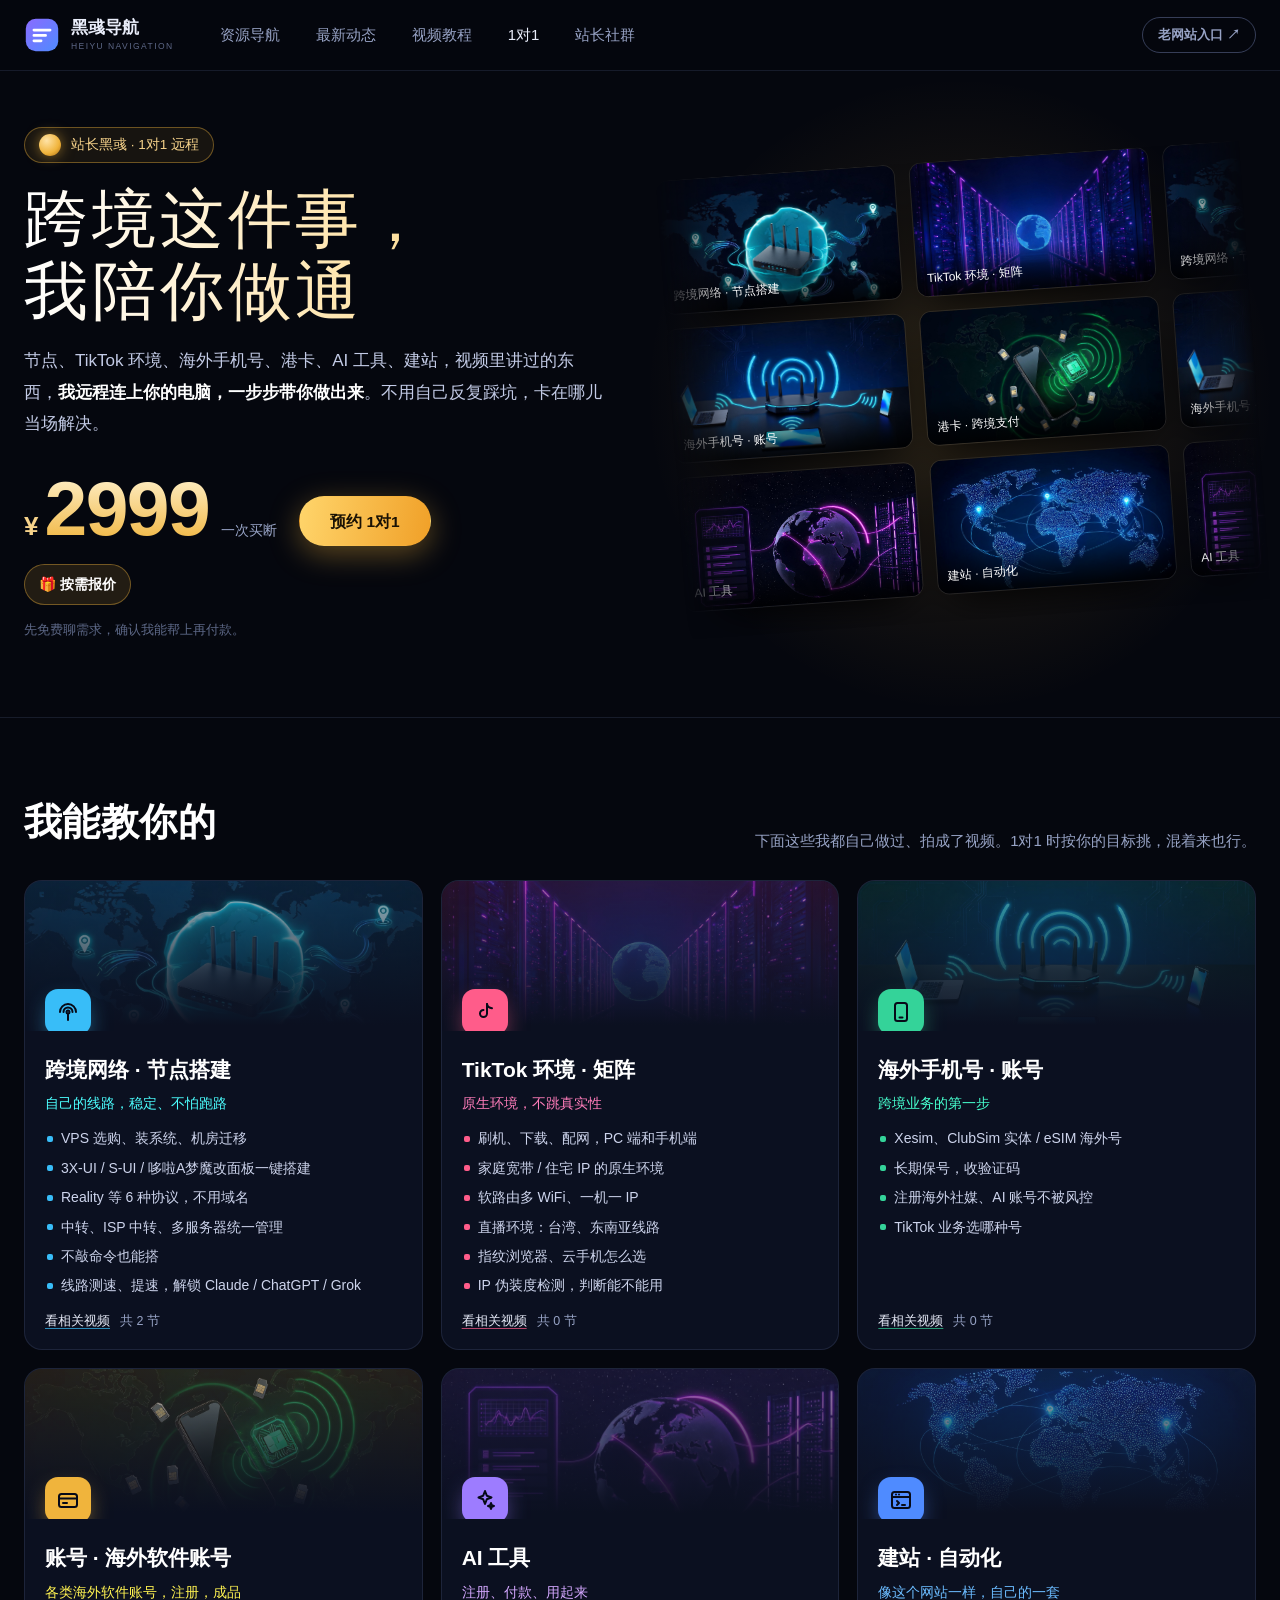
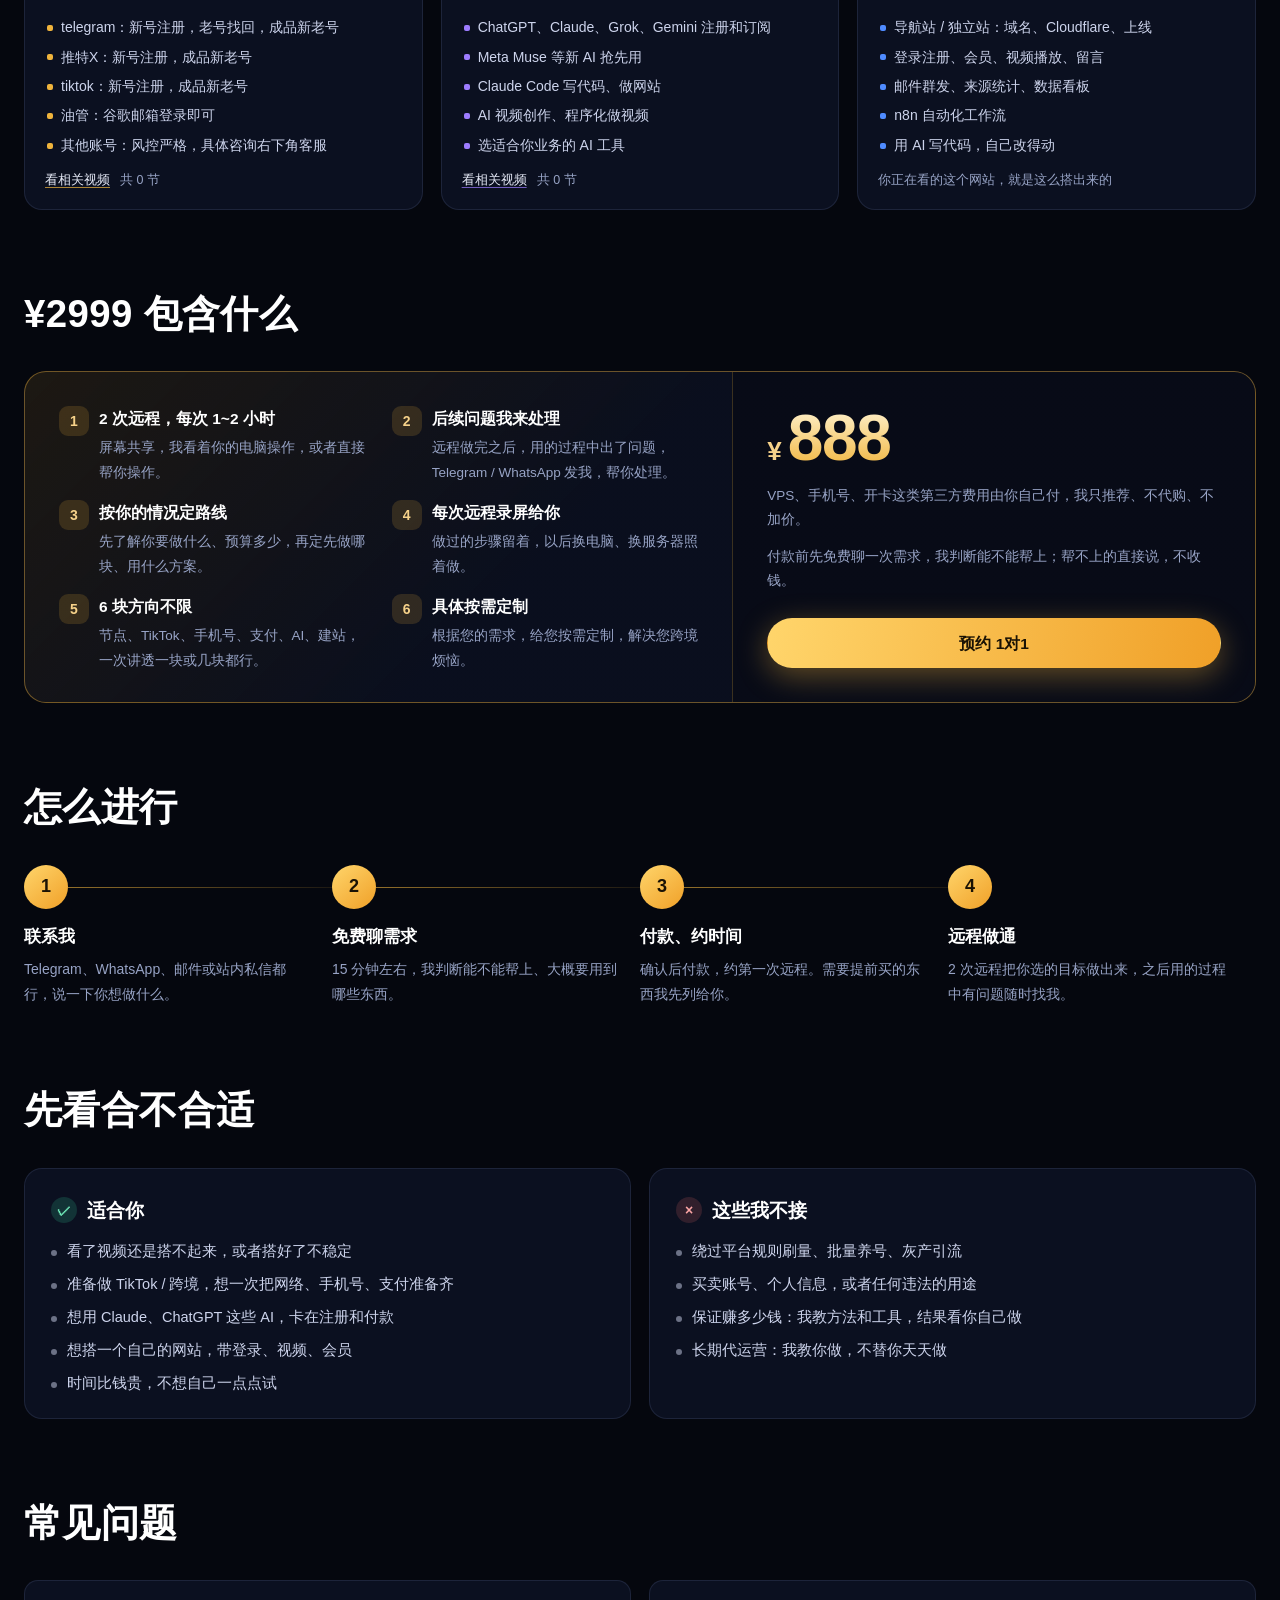
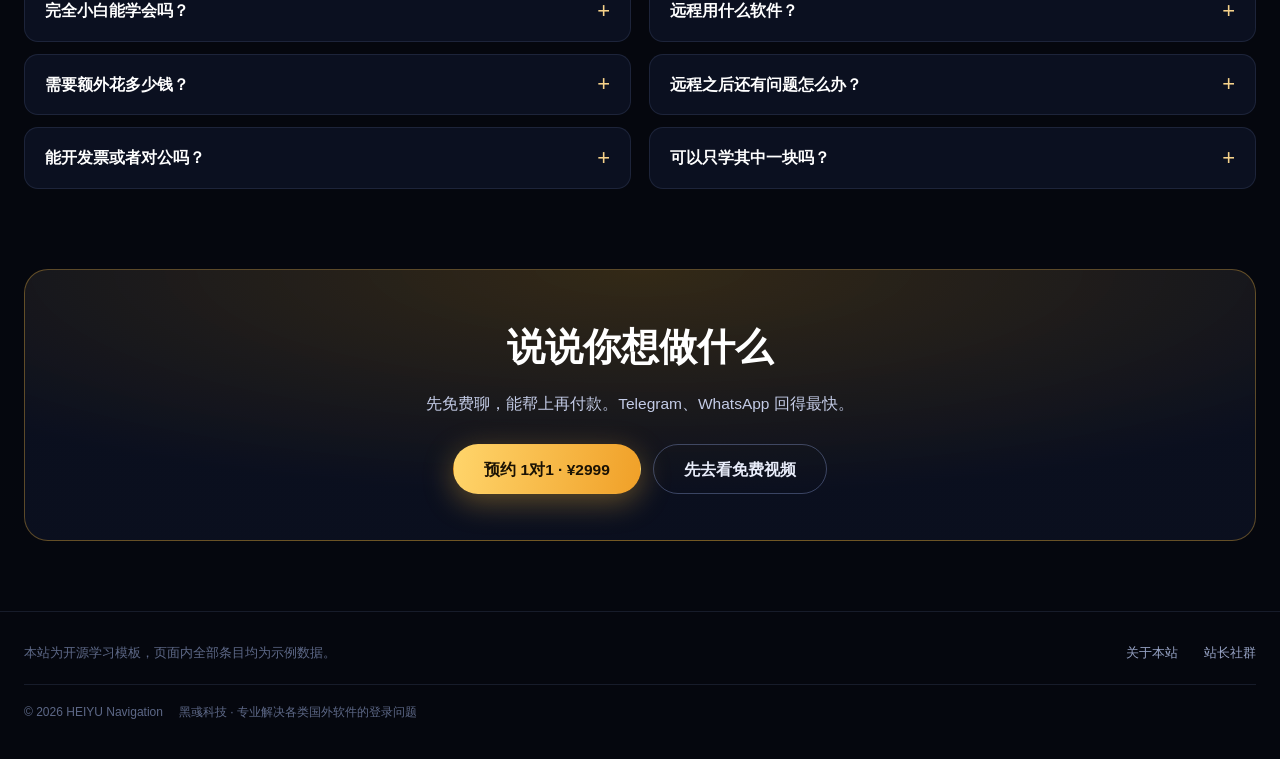
==== commit ea3799c6: "Update coach.html" ====
--- a/coach.html
+++ b/coach.html
@@ -4,7 +4,7 @@
 <meta charset="utf-8">
 <meta name="viewport" content="width=device-width,initial-scale=1">
 <title>1对1 服务 · 黑彧导航</title>
-<meta name="description" content="站长黑彧 1对1 远程带你做通跨境：节点搭建、TikTok 环境、海外手机号、港卡与跨境支付、AI 工具、建站与自动化。¥2999，送引力魔方软路由（工作室版）。">
+<meta name="description" content="站长黑彧 1对1 远程带你做通跨境：节点搭建、TikTok 环境、海外手机号、港卡与跨境支付、AI 工具、建站与自动化。¥888，按需报价。">
 <link rel="stylesheet" href="css/style.css?v=16">
 <style>
 /* ═══ 1对1 服务页（照 3yuedaohang.com/coach-v8.html 1:1 复刻） ═══
@@ -203,7 +203,7 @@
         <div class="ch-price"><i>¥</i><b>2999</b><small>一次买断</small></div>
         <a class="btn btn-lg btn-gold" href="index.html#sq">预约 1对1</a>
       </div>
-      <span class="ch-gift">🎁&nbsp;送<b>引力魔方软路由</b>一台（工作室版，价值 ¥599）</span>
+      <span class="ch-gift">🎁&nbsp;<b>按需报价</b></span>
       <p class="ch-note">先免费聊需求，确认我能帮上再付款。</p>
     </div>
     <div class="ch-wall" aria-label="站长做过的教程视频">
@@ -255,7 +255,7 @@
             <li>3X-UI / S-UI / 哆啦A梦魔改面板一键搭建</li>
             <li>Reality 等 6 种协议，不用域名</li>
             <li>中转、ISP 中转、多服务器统一管理</li>
-            <li>TMS 客户端：不敲命令也能搭</li>
+            <li>不敲命令也能搭</li>
             <li>线路测速、提速，解锁 Claude / ChatGPT / Grok</li>
           </ul>
           <p class="vs"><a href="video.html" data-vcat="net">看相关视频</a><span class="cnt">共 0 节</span></p>
@@ -292,13 +292,13 @@
 
       <article class="ch-mod" style="--ac:240,180,60">
         <div class="cv"><img src="assets/img/account.jpg" alt=""><span class="ic"><svg viewBox="0 0 24 24" aria-hidden="true"><rect x="3" y="6" width="18" height="13" rx="2.5"/><path d="M3 10.5h18M7 15h4"/></svg></span></div>
-        <div class="bd"><h3>港卡 · 跨境支付</h3><p class="one">国内卡用不了的地方，换条路付</p>
-          <ul>
-            <li>众安等港卡：过关、开户、领奖励全流程</li>
-            <li>港卡绑微信 / 支付宝</li>
-            <li>美元虚拟卡：订阅 AI 不再付款失败</li>
-            <li>USDT + Bybit 卡全球支付</li>
-            <li>收款、付款怎么搭配最省</li>
+        <div class="bd"><h3>账号 · 海外软件账号</h3><p class="one">各类海外软件账号，注册，成品</p>
+          <ul>
+            <li>telegram：新号注册，老号找回，成品新老号</li>
+            <li>推特X：新号注册，成品新老号</li>
+            <li>tiktok：新号注册，成品新老号</li>
+            <li>油管：谷歌邮箱登录即可</li>
+            <li>其他账号：风控严格，具体咨询右下角客服</li>
           </ul>
           <p class="vs"><a href="video.html" data-vcat="pay">看相关视频</a><span class="cnt">共 0 节</span></p>
         </div>
@@ -346,12 +346,12 @@
           <li><i>3</i><div><b>按你的情况定路线</b><span>先了解你要做什么、预算多少，再定先做哪块、用什么方案。</span></div></li>
           <li><i>4</i><div><b>每次远程录屏给你</b><span>做过的步骤留着，以后换电脑、换服务器照着做。</span></div></li>
           <li><i>5</i><div><b>6 块方向不限</b><span>节点、TikTok、手机号、支付、AI、建站，一次讲透一块或几块都行。</span></div></li>
-          <li><i>6</i><div><b>送一台引力魔方软路由</b><span>工作室版（价值 ¥599），最多 10 台设备一起用，配上你自己的线路就能一机一 IP；付款后寄给你，远程时帮你配好。</span></div></li>
+          <li><i>6</i><div><b>具体按需定制</b><span>根据您的需求，给您按需定制，解决您跨境烦恼。</span></div></li>
         </ul>
       </div>
       <div class="r">
-        <div class="ch-price"><i>¥</i><b>2999</b></div>
-        <p>软路由送你；VPS、手机号、开卡这类第三方费用由你自己付，我只推荐、不代购、不加价。</p>
+        <div class="ch-price"><i>¥</i><b>888</b></div>
+        <p>VPS、手机号、开卡这类第三方费用由你自己付，我只推荐、不代购、不加价。</p>
         <p style="margin-bottom:22px">付款前先免费聊一次需求，我判断能不能帮上；帮不上的直接说，不收钱。</p>
         <a class="btn btn-lg btn-gold" href="index.html#sq">预约 1对1</a>
       </div>
@@ -396,7 +396,7 @@
       <details><summary>完全小白能学会吗？</summary><p>能。远程时你看着我操作、或者我直接在你电脑上操作，你不需要懂代码。最后我会确认你自己能照着重做一遍。</p></details>
       <details><summary>远程用什么软件？</summary><p>ToDesk、向日葵或腾讯会议的屏幕共享都可以，约时间时说你习惯用哪个。</p></details>
       <details><summary>需要额外花多少钱？</summary><p>看你选的方向。比如一台 VPS 每月几十元起，海外手机号、港卡开户各有各的费用；软路由送你，不用另买。第一次聊的时候我会按你的预算列出来，你决定买不买。</p></details>
-      <details><summary>2 次远程之后还有问题怎么办？</summary><p>直接在 Telegram / WhatsApp 上发我，后续遇到的问题我帮你处理，不另收费。</p></details>
+      <details><summary>远程之后还有问题怎么办？</summary><p>直接在 Telegram / WhatsApp 上发我，后续遇到的问题我帮你处理，按需报价。</p></details>
       <details><summary>能开发票或者对公吗？</summary><p>联系时说明，按你的情况沟通。</p></details>
       <details><summary>可以只学其中一块吗？</summary><p>可以。价格一样，时间全用在那一块上，讲得更深。</p></details>
     </div>
